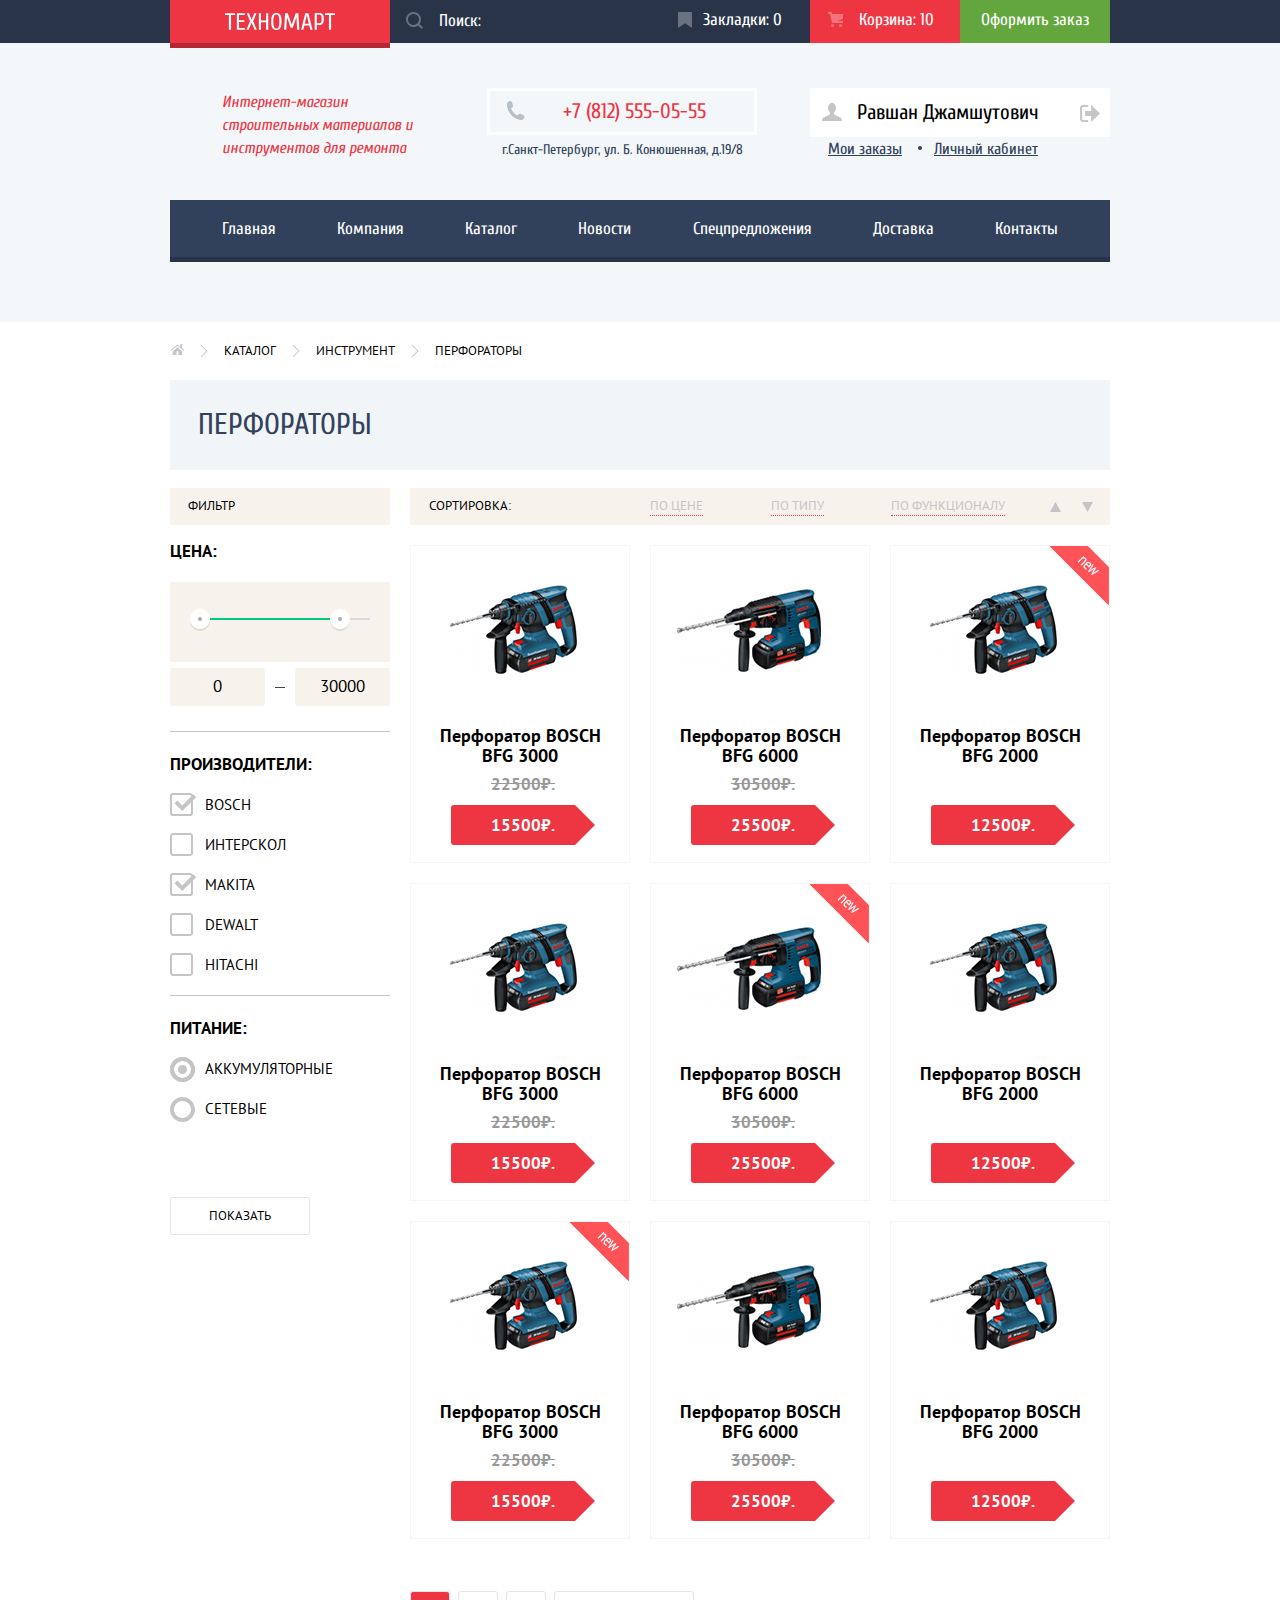
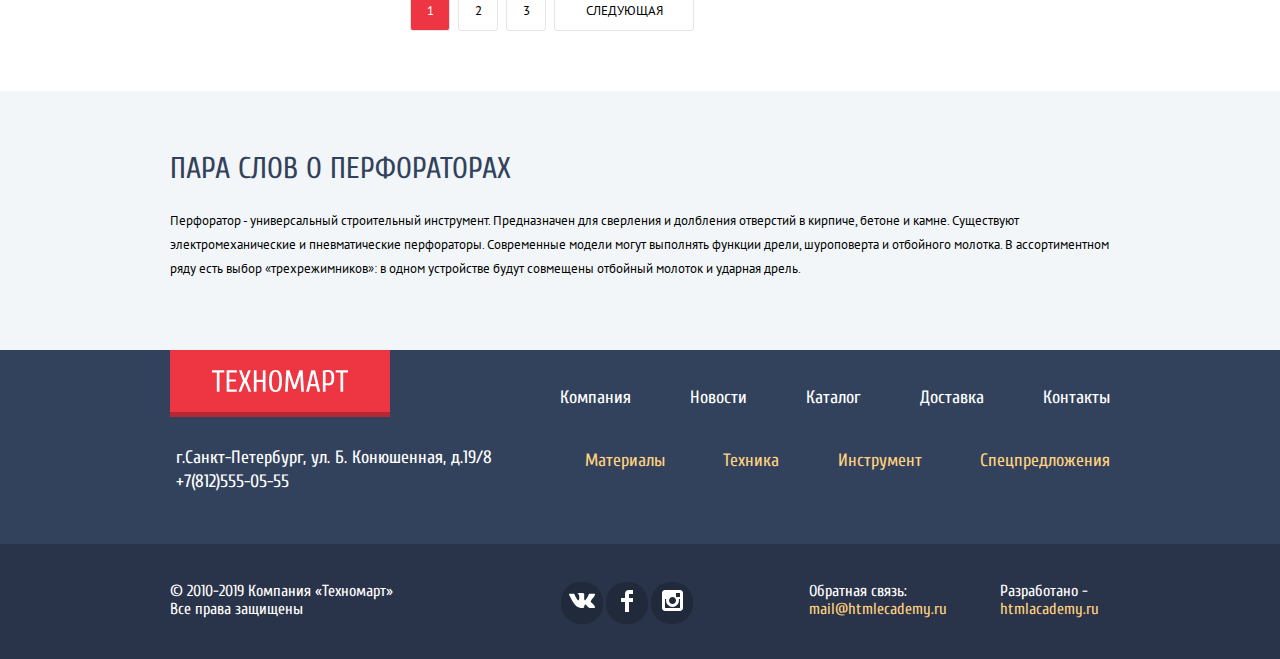
==== catalog.html @ da174290 "Add files via upload" ====
<!DOCTYPE html>
<html lang="ru">
  <head>
    <meta charset="utf-8">
    <title>Каталог интернет-магазина «Техномарт»</title>
    <link rel="stylesheet"  href="css/normalize.css">
    <link rel="stylesheet" href="css/style.css">
    <link href="https://fonts.googleapis.com/css?family=Cuprum:400,400i,700,700i&amp;subset=cyrillic,cyrillic-ext" rel="stylesheet">
    <link href="https://fonts.googleapis.com/css?family=PT+Sans:400,700&amp;subset=cyrillic,cyrillic-ext,latin-ext" rel="stylesheet">
  </head>
  <body>
    <header class="inner-header">
      <section class="header-top-menu">
        <div class="header-top-content container">
          <a href="index.html" class="main-header-logo">
            <img src="img/logo.svg" width="110" height="17" alt="Логотип интернет-магазина «Техномарт»">
          </a>
          <form class="search-form" action="https://echo.htmlacademy.ru" method="get">
              <input type="search" name="search-form" placeholder="Поиск:">
              <button type="submit" class="search-form-btn"></button>
          </form>
          <a href="bookmarks.html" class="header-link header-bookmarks">Закладки: 0</a>
          <a href="cart.html" class="header-link header-cart full-cart">Корзина: 10</a>
          <a href="order.html" class="header-order">Оформить заказ</a>
        </div>
      </section>
      <section class="header-middle container">
        <h1>Интернет-магазин строительных материалов и инструментов для ремонта</h1>
        <p class="header-contacts">
          <span>+7 (812) 555-05-55</span><br>г.Санкт-Петербург, ул. Б. Конюшенная, д.19/8
        </p>
        <ul class="user-navigation">
          <li class="user-name-menu"><a class="user-name" href="#">Равшан Джамшутович</a>
            <a class="sing-out" href="#" aria-label="Выйти">
            </a>
          </li>  
          <li class="my-order"><a href="#">Мои заказы</a></li>
          <li class="personal-account"><a href="#">Личный кабинет</a></li>
        </ul>
      </section>
      <div class="container">
        <nav class="inner-navigation">
          <ul class="site-navigation">
            <li class="site-navigation-item"><a href="index.html">Главная</a></li>
            <li class="site-navigation-item"><a href="About.html">Компания</a></li>
            <li class="site-navigation-current site-navigation-item"><a>Каталог</a></li>
            <li class="site-navigation-item"><a href="News.html">Новости</a></li>
            <li class="site-navigation-item"><a href="Special.html">Спецпредложения</a></li>
            <li class="site-navigation-item"><a href="Dilivery.html">Доставка</a></li>
            <li class="site-navigation-item"><a href="Contacts.html">Контакты</a></li>
          </ul>
        </nav>
      </div> 
    </header>
    <main class="inner-page">
      <div class="container">
      	<ul class="breadcrumbs">
            <li><a href="index.html"><img src="img/home-logo.svg" width="14" height="12" alt="На главную"></a></li>
            <li><a href="catalog.html">Каталог</a></li>
            <li><a href="tools.html">Инструмент</a></li>
            <li class="breadcrumbs-current">Перфораторы</li>
        </ul>
        <h2 class="catalog-main-title">Перфораторы</h2>
        <div class="catalog-columns">
          <section class="filters">
            <h3 class="filters-title">Фильтр</h3>
            <form class="filters" method="get">
              <fieldset>
                <legend>Цена:</legend>
                <div class="range-price">
                  <span class="min-price"></span>
                  <span class="max-price"></span>
                </div>
                <div class="price-selection">
                  <output class="min-price-value">0</output>
                  <output class="max-price-value">30000</output>
                </div>
              </fieldset>
              <fieldset>
                <legend>Производители:</legend>
                <ul class="filters-list">
                  <li class="filter-option">
                    <input class="visually-hidden filter-input filter-input-checkbox" type="checkbox" name="Bosch" id="filter-bosh" checked>
                    <label for="filter-bosh">Bosch</label>
                 </li>
                 <li class="filter-option">
                    <input class="visually-hidden filter-input filter-input-checkbox" type="checkbox" name="Интерскол" id="filter-interscol">
                    <label for="filter-interscol">Интерскол</label>              
                  </li>
                  <li class="filter-option">
                    <input class="visually-hidden filter-input filter-input-checkbox" type="checkbox" name="Makita" id="filter-makita" checked>
                    <label for="filter-makita">Makita</label>              
                  </li>
                  <li class="filter-option">
                    <input class="visually-hidden filter-input filter-input-checkbox" type="checkbox" name="Dewalt" id="filter-Dewalt">
                    <label for="filter-Dewalt">Dewalt</label>              
                  </li>
                  <li class="filter-option">
                    <input class="visually-hidden filter-input filter-input-checkbox" type="checkbox" name="Hitachi" id="filter-Hitachi">
                    <label for="filter-Hitachi">Hitachi</label>              
                  </li>
                </ul>
              </fieldset>
              <fieldset>
                <legend>Питание:</legend>
                <ul class="filters-list-power">
                  <li class="filter-electrical">
                    <input class="visually-hidden filter-input-radio" type="radio" name="product-group" value="accumulator" id="filter-accumulator" checked>
                    <label for="filter-accumulator">Аккумуляторные</label>               
                  </li>
                  <li class="filter-electrical">
                    <input class="visually-hidden filter-input filter-input-radio" type="radio" name="product-group" value="electrical" id="filter-electrical">
                    <label for="filter-electrical">Сетевые </label>              
                  </li>
                </ul>
              </fieldset>
              <button class="button button-submit-filters">Показать</button>
            </form>
          </section>
          <div class="catalog-right-column"> 
            <section class="sort"> 
              <h3>Сортировка:</h3>
              <ul class="sort-category">
                <li><a class="sort-price" href="#">По цене</a></li>
                <li><a class="sort-price" href="#">По типу</a></li> 
                <li><a class="sort-price" href="#">По функционалу</a></li>
              </ul>  
              <ul class="sort-sequence">
                <li><a class="sort-min-max" href="#" aria-label="Сортировать товары по возрастанию"></a></li> 
                <li><a class="sort-max-min" href="#" aria-label="Сортировать товары по убыванию"></a></li>
              </ul>  
            </section> 
            <section class="catalog">
              <h3 class="visually-hidden">Выбранный инструмент</h3>
              <ul class="catalog-list">
                <li class="catalog-item">
                  <div class="catalog-item-image">
                    <img src="img/product-1.jpg" width="218" height="170" alt="Перфоратор BOSCH BFG 3000">
                  </div>
                  <a href="catalog-item1.html" class="catalog-item-title">Перфоратор BOSCH BFG 3000</a>
                  <p class="catalog-item-price">
                    <span class="old-price">22500₽.</span>
                    <a href="#" class="button-buy">15500₽.</a>
                  </p>
                  <div class="actions">
                    <a class="buy-now" href="#">Купить</a>
                    <a class="bookmark" href="bookmarks.html">В закладки</a>
                  </div>
                </li>
                <li class="catalog-item">
                  <div class="catalog-item-image">
                    <img src="img/product-2.jpg" width="218" height="170" alt="Перфоратор BOSCH BFG 6000">
                  </div>
                  <a href="catalog-item2.html" class="catalog-item-title">Перфоратор BOSCH BFG 6000</a>
                  <p class="catalog-item-price">
                    <span class="old-price">30500₽.</span>
                    <a href="#" class="button-buy">25500₽.</a>
                  </p>
                  <div class="actions">
                    <a class="buy-now" href="#">Купить</a>
                    <a class="bookmark" href="bookmarks.html">В закладки</a>
                  </div>
                </li>
                <li class="catalog-item catalog-new-item">
                  <div class="catalog-item-image">
                    <img src="img/product-3.jpg" width="218" height="170" alt="Перфоратор BOSCH BFG 2000">
                  </div>
                  <a href="catalog-item3.html" class="catalog-item-title">Перфоратор BOSCH BFG 2000</a>
                  <p class="catalog-item-price">
                    <span class="old-price"></span>
                    <a href="#" class="button-buy">12500₽.</a>
                  </p>
                  <div class="actions">
                    <a class="buy-now" href="#">Купить</a>
                    <a class="bookmark" href="bookmarks.html">В закладки</a>
                  </div>
                </li>
                <li class="catalog-item">
                  <div class="catalog-item-image">
                    <img src="img/product-1.jpg" width="218" height="170" alt="Перфоратор BOSCH BFG 3000">
                  </div>
                  <a href="catalog-item1.html" class="catalog-item-title">Перфоратор BOSCH BFG 3000</a>
                  <p class="catalog-item-price">
                    <span class="old-price">22500₽.</span>
                    <a href="#" class="button-buy">15500₽.</a>
                  </p>
                  <div class="actions">
                    <a class="buy-now" href="#">Купить</a>
                    <a class="bookmark" href="bookmarks.html">В закладки</a>
                  </div>
                </li>
                <li class="catalog-item  catalog-new-item">
                  <div class="catalog-item-image">
                    <img src="img/product-2.jpg" width="218" height="170" alt="Перфоратор BOSCH BFG 6000">
                  </div>
                  <a href="catalog-item2.html" class="catalog-item-title">Перфоратор BOSCH BFG 6000</a>
                  <p class="catalog-item-price">
                    <span class="old-price">30500₽.</span>
                    <a href="#" class="button-buy">25500₽.</a>
                  </p>
                  <div class="actions">
                    <a class="buy-now" href="#">Купить</a>
                    <a class="bookmark" href="bookmarks.html">В закладки</a>
                  </div>
                </li>
                <li class="catalog-item">
                  <div class="catalog-item-image">
                    <img src="img/product-3.jpg" width="218" height="170" alt="Перфоратор BOSCH BFG 2000">
                  </div>
                  <a href="catalog-item3.html" class="catalog-item-title">Перфоратор BOSCH BFG 2000</a>
                  <p class="catalog-item-price">
                    <span class="old-price"></span>
                    <a href="#" class="button-buy">12500₽.</a>
                  </p>
                  <div class="actions">
                    <a class="buy-now" href="#">Купить</a>
                    <a class="bookmark" href="bookmarks.html">В закладки</a>
                  </div>
                </li> 
                <li class="catalog-item catalog-new-item">
                  <div class="catalog-item-image">
                    <img src="img/product-1.jpg" width="218" height="170" alt="Перфоратор BOSCH BFG 3000">
                  </div>
                  <a href="catalog-item1.html" class="catalog-item-title">Перфоратор BOSCH BFG 3000</a>
                  <p class="catalog-item-price">
                    <span class="old-price">22500₽.</span>
                    <a href="#" class="button-buy">15500₽.</a>
                  </p>
                  <div class="actions">
                    <a class="buy-now" href="#">Купить</a>
                    <a class="bookmark" href="bookmarks.html">В закладки</a>
                  </div>
                </li>
                <li class="catalog-item">
                  <div class="catalog-item-image">
                    <img src="img/product-2.jpg" width="218" height="170" alt="Перфоратор BOSCH BFG 6000">
                  </div>
                  <a href="catalog-item2.html" class="catalog-item-title">Перфоратор BOSCH BFG 6000</a>
                  <p class="catalog-item-price">
                    <span class="old-price">30500₽.</span>
                    <a href="#" class="button-buy">25500₽.</a>
                  </p>
                  <div class="actions">
                    <a class="buy-now" href="#">Купить</a>
                    <a class="bookmark" href="bookmarks.html">В закладки</a>
                  </div>
                </li>
                <li class="catalog-item">
                  <div class="catalog-item-image">
                    <img src="img/product-3.jpg" width="218" height="170" alt="Перфоратор BOSCH BFG 2000">
                  </div>
                  <a href="catalog-item3.html" class="catalog-item-title">Перфоратор BOSCH BFG 2000</a>
                  <p class="catalog-item-price">
                    <span class="old-price"></span>
                    <a href="#" class="button-buy">12500₽.</a>
                  </p>
                  <div class="actions">
                    <a class="buy-now" href="#">Купить</a>
                    <a class="bookmark" href="bookmarks.html">В закладки</a>
                  </div>
                </li> 
              </ul>
              <ul class="pagination-list">
                <li class="pagination-item"><a class="currient-page">1</a></li>
                <li class="pagination-item"><a href="#">2</a></li>
                <li class="pagination-item"><a href="#">3</a></li>
                <li class="pagination-item"><a href="#">Следующая</a></li>
              </ul>
            </section>
          </div>
        </div>
      </div> 
      <section class="about-perforator">
        <div class="container">
          <h2>Пара слов о перфораторах</h2>
          <p>Перфоратор - универсальный строительный инструмент. Предназначен для сверления и долбления отверстий в кирпиче, бетоне и камне. Существуют электромеханические и пневматические перфораторы. Современные модели могут выполнять функции дрели, шуроповерта и отбойного молотка. В ассортиментном ряду есть выбор «трехрежимников»: в одном устройстве будут совмещены отбойный молоток и ударная дрель.
          </p> 
        </div>
      </section>  
    </main>
    <footer  class="main-footer">
      <section class="footer-menu container">
        <a href="index.html" class="footer-logo">
          <img src="img/logo.svg" width="136" height="22" alt="Логотип интернет-магазина «Техномарт»">
        </a>
        <ul class="footer-top-nav">
          <li><a href="About.html">Компания</a></li>
          <li><a href="News.html">Новости</a></li>
          <li><a href="Catalog.html">Каталог</a></li>
          <li><a href="Dilivery.html">Доставка</a></li>
          <li><a href="Contacts.html">Контакты</a></li>
        </ul>
        <p class="footer-contacts">г.Санкт-Петербург, ул. Б. Конюшенная, д.19/8<br>
        +7(812)555-05-55
        </p>
        <ul class="footer-secondary-nav">
          <li><a href="#">Материалы</a></li>
          <li><a href="#">Техника</a></li>
          <li><a href="#">Инструмент</a></li>
          <li><a href="Special.html">Спецпредложения</a></li>
        </ul>
      </section>
      <div class="footer-wrapper">
        <section class="rights-social-copyright container">
          <p class="footer-rights">
          © 2010-2019 Компания «Техномарт»<br>
          Все права защищены
          </p>
          <ul class="social">
            <li><a class="social-item" href="#"><img src="img/vk-icon.svg" width="26" height="15" alt="Вконтакте"></a></li>
            <li><a class="social-item" href="#"><img src="img/facebook-icon.svg" width="12" height="22" alt="Фэйсбук"></a></li>
            <li><a class="social-item" href="#"><img src="img/instagram-icon.svg" width="21" height="21" alt="Инстаграм"></a></li>
          </ul>
          <p class="footer-feedback">
          Обратная связь:<br> 
            <a  href="#">mail@htmlecademy.ru</a>
          </p>
          <p class="footer-copyright">
          Разработано - <br> 
            <a  href="https://htmlacademy.ru/">htmlacademy.ru</a>
          </p>
        </section> 
      </div> 
    </footer> 
    <section class="modal modal-order">
      <span>Товар добавлен в корзину!</span>
      <div class="modal-order-nav"> 
        <form class="order-now" action="https://echo.htmlacademy.ru" method="post">
          <fieldset>
            <button class="button button-continue" type="button">Продолжить покупки</button>
            <button class="button button-close" type="button" aria-label="Закрыть окно"></button>
          </fieldset>
        </form>
        <a href="order.html" class="button order-page">Оформить заказ</a>
      </div>
    </section>
    <script>
      var addProduct = document.querySelectorAll(".buy-now");

      var popupInCart = document.querySelector(".modal-order");
      var close = popupInCart.querySelector(".button-close");
      var buyMore = popupInCart.querySelector(".button-continue");
      var buy = popupInCart.querySelector(".order-page");

      for (var i = 0; i < addProduct.length; i++) {
        addProduct[i].addEventListener("click", function (evt) {
          evt.preventDefault();
          popupInCart.classList.add("modal-order-show");
          buy.focus();
        });
      }
      close.addEventListener("click", function (evt) {
        evt.preventDefault();
        popupInCart.classList.remove("modal-order-show");
      });
      buyMore.addEventListener("click", function (evt) {
        evt.preventDefault();
        popupInCart.classList.remove("modal-order-show");
      });   
      window.addEventListener("keydown", function (evt) {
        if (evt.keyCode === 27) {
          evt.preventDefault();
          if (popupInCart.classList.contains("modal-order-show")) {
            popupInCart.classList.remove("modal-order-show");
          } 
        }
      });   
    </script>
  </body>
</html>
---- css/style.css ----
body {
	margin: 0;
	padding: 0;
	font-family: "Cuprum", Arial, sans-serif;
	font-size: 13px;
	line-height: 24px;
	font-weight: 400;
	color: rgb(0,0,0);

	background-color: #ffffff;
}

a {
	text-decoration: none;
}
header {
	background-color: #f4f7f9;
}

.visually-hidden {
	position: absolute;
	clip: rect(0 0 0 0);
	width: 1px;
	height: 1px;
	margin: -1px;
}

.container {/*new*/
	width: 940px;
	margin: 0 auto;
	padding: 0 10px;
}

.main-header {
	margin-bottom: 60px;
	padding-bottom: 60px;
}

.inner-header {
	margin-bottom: 20px;
	padding-bottom: 60px;
}

.header-top-menu {
	margin-bottom: 45px;
	font-size: 17px;
	line-height: 18px;
	color: #ffffff;
	background-color: #293449;
}

.header-top-content {
	display: flex;
	flex-direction: row;
	justify-content: space-between;
	flex-wrap: wrap;
}

.main-header-logo {
	width: 220px;
}

.search-form {
	position: relative;
}

.search-form input {
	box-sizing: border-box;
	width: 270px;
	padding-top: 12px;
	padding-left: 49px;
	padding-bottom: 12px;
	display: block;
	line-height: 18px;
}

input[type="search"]::-webkit-input-placeholder { color: #ffffff; }
input[type="search"]:-ms-input-placeholder { color: #ffffff; }
input[type="search"]::-ms-input-placeholder { color: #ffffff; }
input[type="search"]::placeholder { color: #ffffff; } 

.search-form input:focus {
	background-color: #ffffff;
	color: #000000;
}

.search-form-btn:hover,
.search-form-btn:focus {
	opacity: 1;
}

.search-form-btn {
	position: absolute;
	left: 16px;
	top: 12px;
    width: 20px;
    height: 20px;
	background-color: transparent;
	border: none;
    background-image: url("../img/icon-search.svg");
    background-repeat: no-repeat;
    background-position: 0 0;
    opacity: 0.3;
}

.search-form input:focus + .search-form-btn {
	background-image: url("../img/icon-search-red.svg");
	opacity: 1;
}

.search-form input:hover + .search-form-btn {
	opacity: 1;
}

.header-top-menu input {
	background: #293449;
	border: none;
}

.header-bookmarks {
	box-sizing: border-box;
    width: 150px;
    padding-top: 10px;

}

.header-link:hover,
.header-link:focus {
	background: #212939;
}

.header-link:active {
	background: #161d29;
	color: rgba(241, 245, 247, 0.5);
}

.full-cart:hover,
.full-cart:focus {
	background: #ca2c37;
}

.full-cart:active {
	background: #ba2732;
}

.header-top-menu .header-cart {
	box-sizing: border-box;
	width: 150px;
	padding-left: 49px;
}

.main-navigation {
	font-size: 17px;
	line-height: 17px;
	color: #ffffff;
	background-color: #31415b;
	border-bottom: 5px solid #293349;
}

.inner-navigation {
	font-size: 17px;
	line-height: 17px;
	color: #ffffff;
	background-color: #31415b;
	border-bottom: 5px solid #293349;
}

.main-navigation a:hover,
.main-navigation a:focus {
	background: #293449;

}

.main-navigation a:active {
	background: #1d2639;
	color: rgba(255, 255, 255, 0.6);
}

.inner-navigation a:hover,
.inner-navigation a:focus {
	background: #293449;

}

.inner-navigation a:active {
	background: #1d2639;
	color: rgba(255, 255, 255, 0.6);
}

.site-navigation {
	margin: 0;
	padding: 0;
	display: flex;
	flex-direction: row;
	justify-content: space-between;
	flex-wrap: wrap;

}

.site-navigation,
.user-navigation {
	list-style: none;
}

.site-navigation a, .header-top-menu a  {
	color: #ffffff;
}

.header-top-menu img {
    display: block;
	padding-top: 13px;
	padding-bottom: 13px;
	padding-left: 55px;
	padding-right: 55px;
	background-color: #ed3543;
	box-shadow: 0 5px 0 0 #b42833;
}

.header-top-menu img:hover,
.header-top-menu img:focus {
	background-color: #ca2b36;
}

.header-top-menu img:active {
	background-color: #ba2731;
}

.header-order {
	box-sizing: border-box;
	max-width: 150px;
	background-color:#62a63d;
}

.header-order:hover,
.header-order:focus {
	background-color: #5fbb2d;
}

.header-order:active {
	background-color: #508534;
	color: rgba(241, 245, 247, 0.5);
}

.header-middle {
	display: flex;
	flex-direction: row;
	justify-content: space-between;
	align-items: center;
	margin-bottom: 38px;
}

.header-contacts {
	margin: 0;
	margin-right: 38px;
	padding: 0;
	width: 300px;
    font-size: 14px;
    line-height: 24px;
    color: rgb(50,66,92);
    text-align: center;
}

.header-contacts span {
	display: inline-block;
	box-sizing: border-box;
	width: 270px;
	position: relative;
	padding-left: 25px;
    padding-top: 10px;
    padding-bottom: 10px;
    font-size: 21px;
    line-height: 21px;
    color: rgb(238,54,67);
    border: 3px solid #ffffff;
    text-align: center;
    margin-bottom: 3px;

}

.header-contacts span::before {
	content: "";
	width: 20px;
	height: 20px;
	position: absolute;
	left: 16px;
	top: 10px;
	background-image: url("../img/icon-phone.svg");
	background-repeat: no-repeat;
	background-position: 0 0;
}

.user-navigation {
	display: flex;
	flex-direction: row;
	justify-content: space-between;
	flex-wrap: wrap;
	width: 300px;
	margin: 0;
	padding: 0;
	font-size: 21px;
	line-height: 21px;
	color: rgb(0,0,0);
	align-self: flex-start;
}


.sing-in a, .registration a {
	display: block;
	padding-top: 11px;
	padding-bottom: 13px;
    background: #ffffff;
    text-decoration: none;
    color: rgb(0,0,0);
    padding-left: 25px;
    padding-right: 25px;
}

.sing-in {
	box-sizing: border-box;
	width: 120px;
	margin-left: 20px;
}

.registration {
	box-sizing: border-box;
	width: 150px;
}

.sing-in a {
	position: relative;
	padding-left: 46px;
}

.sing-in a::before {
	content: "";
	position: absolute;
	top: 12px;
	left: 15px;
	width: 20px;
	height: 20px;
	background-image: url("../img/icon-login.svg");
	background-repeat: no-repeat;
	background-position: 0 0;
}


.sing-in a:focus,
.sing-in a:hover,
.registration a:focus,
.registration a:hover
 {
	color: #ee3643;
}

.sing-in a:focus::before,
.sing-in a:hover::before {

	background-image: url("../img/icon-login-focus.svg");
}

.sing-in a:active,
.registration a:active {
	color: #c5c5c5;
}

.sing-in a:active::before {
	background-image: url("../img/icon-login.svg");

}

.header-middle h1 {
	margin: 0;
	margin-right: auto;
	box-sizing: border-box;
	width: 300px;  /*new*/
	font-size: 16px;
	line-height: 23px;
	font-style: italic;
	color: #ee3643;
	text-align: left;
	font-weight: 400;
	padding-left: 52px;
	padding-right: 32px;
}

.tehnomart-goods-group {
	display: flex;
	flex-direction: row;
	justify-content: space-between;
	flex-wrap: wrap;
	padding: 0;
	margin: 0;
	margin-bottom: 33px;
}

.tehnomart-goods-group > li {
	position: relative;
	list-style: none;
	width: 300px;
    margin-bottom: 20px;
}

.catalog-button {
	font-size: 14px;
    line-height: 18px;
	color: #ffffff;
	text-align: left;
	text-transform: uppercase;
    background-color: rgba(0,0,0,.1);
    border-radius: 3px;
}

.catalog-button:hover,
.catalog-button:focus {
	background-color: rgba(0,0,0,0.2);
}

.catalog-button:active {
    background-color: rgba(0,0,0,0.3);
}

.tehnomart-goods-group strong {
	font-size: 24px;
    line-height: 30px;
    color: rgb(255,255,255);
    font-weight: bold;
    text-align: left;
}

.drill-group strong,
.perforator-group strong {
	font-size: 36px;
    line-height: 36px;
    text-transform: uppercase;
}

.goods-group {
	background-color: #f6b12d;
}

.tools-group {
	background-color: #3bbbe2;
}

.technic-group {
	background-color: #db90d8;
}

ul .drill-group,
ul .perforator-group {
	background-color: #544238;
	width: 620px;
}

.drill-group a,
.perforator-group a {
	background-color: #ed3543;
}
.drill-group a:hover,
.drill-group a:focus,
.perforator-group a:hover,
.perforator-group a:focus {
	background-color: #ca2b36;
}

.drill-group a:active,
.perforator-group a:active {
	background-color: #ba2731;
}

.all-popular-product:hover,
.all-popular-product:focus,
.all-popular-maker:hover,
.all-popular-maker:focus,
.modal-order-nav a:hover,
.modal-order-nav a:focus {
    background-color: #ca2b36;
}

.all-popular-product:active,
.all-popular-maker:active,
.modal-order-nav a:active {
	background-color: #ba2731;
}

.drill-group span,
.perforator-group span {
	color: rgb(255,255,255);
}

.discount-group {
	background-color: #8dd68e;
}

.free-dilivery-group {
	background-color: #ffbf47;
}

.popular-product-title {
	display: flex;
	flex-direction: row;
	justify-content: space-between;
	padding-left: 30px;
	padding-right: 25px;
	background: #f9f5f0;
	margin-bottom: 20px;
	align-items: center;
}

.popular-product-title h2 {
	margin: 0;
	font-weight: 400;
	font-size: 30px;
	line-height: 30px;
	text-align: left;
	color: #32425c;
	margin-top: 27px;
	margin-bottom: 30px;
}

.all-popular-product {
    display: block;
    box-sizing: border-box;
	padding: 10px;
	text-align: center;
	min-width: 250px;
	border-radius: 3px;
	font-weight: 400;
	font-size: 14px;
	line-height: 18px;
	text-align: center;
	color: #ffffff;
	text-transform: uppercase;
	background-color: #ee3643;
}

.catalog-list-popular {
	display: flex;
	flex-direction: row;
	justify-content: space-between;
	flex-wrap: wrap;
	padding: 0;
	margin: 0;
	font-family: "PT Sans", Arial, sans-serif;
	list-style: none;
	text-align: center;
}

.catalog-list-popular li {
	width: 218px;
	border: 1px solid #eaeaea;
}

.catalog-item-title {
	display: block;
	margin-bottom: 9px;
	padding-left: 15px;
	padding-right: 15px;
	font-weight: bold;
	font-size: 18px;
	line-height: 20px;
	color: #000000;
}

.popular-maker-tittle {
	display: flex;
	flex-direction: row;
	justify-content: space-between;
	padding-left: 30px;
	padding-right: 30px;
	background: #f9f5f0;
	margin-bottom: 20px;
	background: #f9f5f0;
	align-items: center;
}

.popular-maker-tittle {
	padding: 25px 30px;
	padding-right: 25px;
}

.popular-maker-tittle h2 {
	margin: 0;
	padding: 0;
	font-weight: 400;
	font-size: 30px;
	line-height: 30px;
	text-align: left;
	color: #32425c;
}

.all-popular-maker {
    display: block;
    box-sizing: border-box;
	padding: 10px;
	text-align: center;
	min-width: 250px;
	border-radius: 3px;
	font-weight: 400;
	font-size: 14px;
	line-height: 18px;
	
	color: #ffffff;
	text-transform: uppercase;
	background-color: #ee3643;
}

.popular-maker-list {
	display: flex;
	flex-direction: row;
	justify-content: space-between;
	flex-wrap: wrap;
	padding: 0;
	margin: 0;
	margin-bottom: 65px;
	list-style: none;
}

.popular-maker-list li {
	border: 1px solid #ebebeb;
	margin-bottom: 20px;
}

.popular-maker-list a {
	display: block;
	width: 218px;
	height: 100%;
}

.popular-maker-item {
	min-height: 143px;
}

.popular-maker-item img{
	display: block;
	position: absolute;
	top: 50%;
	left: 50%;
	transform: translate(-50%, -50%);
}

.popular-maker-item a {
	position: relative;
}

.popular-maker-item a:hover,
.popular-maker-item a:focus {
	box-shadow: 0px 10px 25px 0px rgba(41, 52, 73, 0.5);
}

.popular-maker-item a:active {
	box-shadow: 0px 4px 10px 0px rgba(41, 52, 73, 0.5);
	opacity: 0.3;
}

.service {
	display: flex;
	flex-direction: column;
	justify-content: space-between;
	font-family: "PT Sans", Arial, sans-serif;
	text-align: left;
	background: #f4f8fa;
	margin-bottom: 80px;

}

.service h2 {
	font-family: "Cuprum", Arial, sans-serif;
	font-weight: 400;
	font-size: 30px;
	line-height: 30px;
	color: #000000;
	text-transform: uppercase;
}

.service p {
	font-weight: 400;
	color: #000000;
}

.service-list {
	position: relative;
	list-style: none;
	margin: 0;
	padding: 0;
	width: 240px;
	margin-bottom: 105px;
}

.service-list::after {
	content: "";
	position: absolute;
	width: 10px;
	height: 272px;
	top: 50%;
	margin-top: -136px;
	right: 0;
	background-image: url(../img/btn-shadow.png);

}

.service-list-button {
	padding-top: 15px;
	padding-bottom: 15px;
	padding-left: 23px;
	color: #ffffff;
	background: #32425c;
	border: none;
	width: 100%;
	text-align: left;
	font-weight: bold;
	font-size: 21px;
	line-height: 30px;
	font-family: "Cuprum", Arial, sans-serif;
	border-top: 1px solid #3f4f69;
	border-bottom: 1px solid #293349;
}

.service-list .button-active {
	background-color: #ffffff;
	border-color: #ffffff;
	color: #32425c;
}

.service-list-button:active {
	color: #32425c;
	background: #ffffff;
	border-top: 1px solid #3f4f69;
	border-bottom: 1px solid #293349;
}

.service-list-button:hover,
.service-list-button:focus {
	color: #ffffff;
	background: #293449;
	border-top: 1px solid #3f4f69;
	border-bottom: 1px solid #293349;
}

.service-delivery {
	display: block;
	width: 620px;
	background-image: url("../img/track.png");
	background-repeat: no-repeat;
	background-position: 100% 100%;
}

.service-delivery h3,
.service-guarantee h3,
.service-loan h3 {
	margin: 0;
	padding: 0;
	font-family: "Cuprum", Arial, sans-serif;
	font-weight: 400;
	font-size: 36px;
	line-height: 36px;
	color: #32425c;
	text-transform: uppercase;
	margin-bottom: 23px;
}

.service-loan a {
	box-sizing: border-box;
	display: block;
	width: 195px;
	padding-top: 9px;
	padding-bottom: 10px;
	text-align: center;
	font-family: "Cuprum", Arial, sans-serif;
	font-weight: 400;
	font-size: 14px;
	line-height: 18px;
	color: #ffffff;
	text-transform: uppercase;
	background: #ff5357;
	border-radius: 3px;
}


.service-delivery p,
.service-guarantee p,
.service-loan p {
	width: 300px;
	margin: 0;
	padding: 0;
	padding-bottom: 30px;
	padding-right: 26px;
	box-sizing: border-box;
	text-align: left;
}

.service-delivery span,
.service-guarantee span,
.service-loan span {
	display: inline-block;
	width: 300px;
	margin: 0;
	padding: 0;
	padding-right: 76px;
	box-sizing: border-box;
	text-align: left;
}

.service-guarantee {
	display: none;
	width: 620px;
	background-image: url("../img/guarantee.png");
	background-repeat: no-repeat;
	background-position: 100% 100%;
}

.service-loan {
	display: none;
	width: 620px;
	background-image: url("../img/loan.png");
	background-repeat: no-repeat;
	background-position: 100% 100%;
}

.dilivery-contacts {
	display: flex;
	flex-direction: row;
	justify-content: space-between;
	text-align: left;
	margin-bottom: 85px;
}

.features {
	width: 540px;
}

.features h3 {
	margin: 0;
	padding: 0;
	margin-bottom: 27px;
}

.features p {
	margin: 0;
	padding: 0;
	margin-bottom: 22px;
	font-family: "PT Sans", Arial, sans-serif;	
}

.features p:first-of-type {
	padding-right: 15px;
}

.features p:last-of-type {
	padding-right: 105px;
}

.contacts {
	width: 300px;
}

.contacts h2 {
	margin: 0;
	padding: 0;	
	margin-bottom: 25px;
}

.contacts p {
	margin: 0;
	padding: 0;
	padding-right: 120px;	
	margin-bottom: 32px;
	font-family: "PT Sans", Arial, sans-serif;	
}

.dilivery-contacts h2,
.dilivery-contacts h3 {
	font-weight: 400;
	font-size: 30px;
	line-height: 30px;
	text-transform: uppercase;
	color: #000000;
}

.transport-list {
	margin: 0;
	padding: 0;
    font-weight: 400;
	font-size: 18px;
	line-height: 20px;
	list-style: none;
}

.transport-list li {
	position: relative;
	padding-left: 35px;
	margin-bottom: 20px;
}

.transport-list li:last-child {
	margin-bottom: 35px;
}

.transport-list li::before {
	content: "";
	width: 25px;
	height: 2px;
	position: absolute;
	top: 50%;
	left: 0;
	background: #ff5357;
}

.location-map {
	display: block;
	margin-bottom: 31px;
}

.transport-list-wrapper {
	max-width: 220px;
}

.botton {
	display: block;
	padding-top: 10px;
	padding-bottom: 10px;
	border-radius: 3px;
	font-weight: 400;
	font-size: 14px;
	line-height: 18px;
	color: #ffffff;
	text-transform: uppercase;
	background: #ee3643;
	text-align: center;

}

.botton:hover,
.botton:focus {
	background: #ca2c37;
}

.botton:active {
	background: #ba2732;
}

.modal {
	position: fixed;
	font-weight: 400;
	font-size: 18px;
	line-height: 18px;
	border-top: 7px solid #ff5257;
	background: #ffffff;
	box-shadow: 0 10px 35px rgba(0, 0, 0, 0.5);
	z-index: 30;
}

.modal-map {
	display: none;
	border-top: none;
	top: 50%;
    left: 50%;
    width: 940px;
	transform: translate(-50%,-50%);
}

.modal-write-us {
	display: none;
	width: 620px;
	top: 50%;
	left: 50%;
	transform: translate(-50%,-50%);
}

.modal-order {
	display: none;
	top: 50%;
	left: 50%;
	transform: translate(-50%,-50%);
	width: 620px;
	text-align: center;
}

.modal-order fieldset {
	border: none;
	padding: 0;
	margin: 0;
}

.button-continue {
	width: 220px;
	padding-top: 10px;
	padding-bottom: 10px;
	cursor: pointer;
	font-size: 14px;
	line-height: 18px;
	color: rgb(0,0,0);
    text-transform: uppercase;
	text-align: center;
	font-weight: bold;
	background-color: #ffffff;
	border: none;
}

.modal-write-us label {
	padding-bottom: 8px;
}

.modal-user-contact {
	display: flex;
	flex-direction: row;
	flex-wrap: wrap;
	justify-content: space-between;	
	padding-top: 42px;
	margin-bottom: 17px;
}

.modal-write-us fieldset {
	border: none;
	padding: 0;
	margin: 0;
}

.modal-wrapper {
	width: 220px;
}

.modal-wrapper-message {
	padding-left: 80px;
	padding-right: 80px;
	width: auto;
	margin-bottom: 37px;
}

.modal-wrapper-message textarea {
    font-size: 13px;
    color: #999999;
    border: 2px solid #999999;
    border-radius: 3px;
    padding-top: 8px;
    padding-left: 14px;
    padding-bottom: 8px;
    padding-right: 14px;
    resize: none;
}

.modal-map img {
	display: block;
}

.modal input {
	font-size: 13px;
	color: #999999;
	border: 2px solid #999999;
	border-radius: 3px;
    padding-left: 14px;
    padding-top: 7px;
    padding-bottom: 7px;
}

.modal input:hover {
	border: 2px solid #b5b5b5;
	outline: none;
}

.modal textarea:hover {
	border: 2px solid #b5b5b5;
	outline: none;
}

.modal input:focus,
.modal textarea:focus { 
	border: 2px solid #ed3543;
	outline: none;
}

.modal-submit-wrapper {
	background: #f3f3f3;
}

.modal-order-nav {
	display: flex;
	flex-direction: row-reverse;
	justify-content: space-between;
	padding-top: 37px;
	padding-bottom: 37px;
	background: #f3f3f3;
	padding-right: 80px;
	padding-left: 80px;
}

.order-now fieldset {
	padding: 0;
	margin: 0;
}

.modal-order-nav a {
	display: block;
	box-sizing: border-box;
    width: 220px;
    padding-top: 10px;
	padding-bottom: 10px;
	border-radius: 3px;
	font-size: 14px;
    line-height: 18px;
    color: #ffffff;
	text-align: center;
	text-transform: uppercase;
	background: #ed3543;
}

.modal-order span {
	display: block;
	position: relative;
	padding-top: 68px;
	padding-bottom: 65px;
	padding-left: 55px;
	font-size: 30px;
	line-height: 30px;
	color: rgb(0,0,0);
}

.modal-order span::before {
	content: "";
	position: absolute;
	width: 66px;
	height: 66px;
	top: 48px;
	left: 81px;
	background-image: url("../img/icon-mark.svg");
	background-repeat: no-repeat;
	background-position: 0 0;

}

.button-close {
	position: absolute;
	top: 10px;
	right: 10px;
	width: 21px;
	height: 21px;
    font-size: 0;
    border: 0;
    cursor: pointer;
    background: none;
    z-index: 40;
}

.button-close::before {
	content: "";
	position: absolute;
	width: 5px;
	height: 28px;
	background: #ee3643;
	transform: rotate(45deg);
	z-index: 40;
}

.button-close::after {
	content: "";
	position: absolute;
	width: 5px;
	height: 28px;
	background: #ee3643;
	transform: rotate(-45deg);
	z-index: 40;
}

.button-close::after,
.button-close::before {
	left: 8px;
	top: -3px;
}

.modal-wrapper {
	display: flex;
	flex-direction: column;
	justify-content: space-between;
}

.modal-wrapper-user {
	padding-left: 80px;
}

.modal-wrapper-email {
	padding-right: 80px;
}

.modal-submit-wrapper {
	padding-top: 37px;
	padding-bottom: 37px;
	text-align: center;	
}

.modal-write-us .button-submit {
	box-sizing: border-box;
	width: 460px;
	padding-top: 10px;
	padding-bottom: 10px;
	border-radius: 3px;
    font-weight: 400;
    font-size: 14px;
    line-height: 18px;
    text-align: center;
    color: #ffffff;
    text-transform: uppercase;
    background-color: #ee3643;
    border: none;
}

.modal-write-us .button-submit:hover,
.modal-write-us .button-submit:focus {
	background-color: #ca2b36;
}

.modal-write-us .button-submit:active {
	background-color: #ba2731;
}

.footer-menu img {
	background: #ee3643;
	box-shadow: 0 5px 0 0 #b42833;
	padding-left: 42px;
	padding-right: 42px;
	padding-top: 20px;
	padding-bottom: 20px;
}

.main-footer {
	background: #32425c;
}

.footer-menu {
	display: flex;
	flex-direction: row;
	justify-content: space-between;
	flex-wrap: wrap;
	align-items: center;
	margin-bottom: 50px;
	font-weight: 400;
	font-size: 18px;
	line-height: 24px;
	color: #ffffff;
}

.footer-logo {
	width: 220px;
	margin-bottom: 27px;
}

.footer-top-nav {
	margin: 0;
	padding: 0;
	width: 550px;
	display: flex;
	flex-direction: row;
	justify-content: space-between;
}

.footer-contacts {
	margin: 0;
	margin-left: 6px;
	width: 380px;
}

.footer-secondary-nav {
	box-sizing: border-box;
	margin: 0;
	padding: 0;
	padding-left: 15px;
	padding-bottom: 17px;
	width: 540px;
	display: flex;
	flex-direction: row;
	justify-content: space-between;
}

.footer-top-nav,
.footer-secondary-nav {
	list-style: none;
}

.footer-top-nav a {
	color: #ffffff;
}

.footer-secondary-nav a {
	color: #ffd180;
}

.footer-top-nav a:focus,
.footer-secondary-nav a:focus,
.footer-top-nav a:hover,
.footer-secondary-nav a:hover {
	text-decoration: underline;
}

.footer-top-nav a:active {
	color: rgba(241, 245, 247, 0.5);

}

.footer-secondary-nav a:active {
    color: rgba(255, 209, 128, 0.5);
}

.rights-social-copyright {
	display: flex;
	flex-direction: row;
	justify-content: space-between;
	padding-top: 38px;
	padding-bottom: 35px;
	font-size: 16px;
	line-height: 18px;
	font-weight: 400;
	color: #ffffff;
}

.footer-wrapper {
	background: #293349;
}

.footer-rights {
	margin: 0;
	padding: 0;
	width: 230px;
}

.social {
	margin: 0;
	margin-left: 120px;
	padding: 0;
	width: 132px;
	display: flex;
	flex-direction: row;
	justify-content: space-between;
	list-style: none;
	align-items: center;

}

.social li {
	display: flex;
	flex-direction: row;
	justify-content: center;
	align-items: center;
	width: 42px;
	height: 42px;
	background: #212a3a;
	border-radius: 20px;
}

.social li:hover,
.social li:focus,
.social li:active {
	background-color: #ee3643
}

.footer-feedback {
	margin: 0;
	padding: 0;
	width: 140px;
	margin-left: 75px;
}

.footer-copyright {
	box-sizing: border-box;
	margin: 0;
	padding-left: 10px;
	width: 120px;
	text-align: left;
}

.footer-feedback a,
.footer-copyright a {
	color: #ffd180;
}

.footer-feedback a:hover,
.footer-copyright a:hover,
.footer-feedback a:focus,
.footer-copyright a:focus {
	text-decoration: underline;
}

.footer-feedback a:active,
.footer-copyright a:active {
	color: #ee3643;
	text-decoration: none;
}

.breadcrumbs {
	font-family: "PT Sans", Arial, sans-serif;
	font-size: 13px;
	line-height: 18px;
	font-weight: 400;
	list-style: none;
	text-transform: uppercase;
}

.breadcrumbs a {
	color: #000000;
}

h2 {
	font-size: 30px;
	line-height: 30px;
	font-weight: 400;
	color: #32425c;
	text-transform: uppercase;
}

.filters {
	width: 220px;
	font-family: "PT Sans", Arial, sans-serif;
    text-transform: uppercase;
    font-weight: 400;
}

.filters h3 {
	margin: 0;
	padding: 0;
	padding-top: 9px;
	padding-bottom: 10px;
	padding-left: 18px;
	font-size: 13px;
	line-height: 18px;
	font-weight: 400;
	background: #f7f3ec;
	margin-bottom: 11px;
}

.fieldset {
	margin: 0;
	padding: 0;
}

.filters legend {
	margin-bottom: 16px;
	font-size: 17px;
	line-height: 30px;
	font-weight: bold;
}

.filters fieldset {
	margin: 0;
	padding: 0;
	border: none;
	border-bottom: 1px solid #c5c5c5;
	margin-bottom: 17px;
}

.filters fieldset:nth-last-child(2) {
	border-bottom: none;
	margin-bottom: 58px;
}

.filters ul {
	margin: 0;
	padding: 0;
	font-size: 15px;
	line-height: 20px;
	list-style: none;
}

.filter-option {
	margin-bottom: 20px;
	padding-left: 35px;
}

.filter-option label {
	position: relative;
    display: block;
    cursor: pointer;
    user-select: none;
}

.filter-electrical {
	margin-bottom: 20px;
	padding-left: 35px;
}

.filter-electrical label {
	position: relative;
    display: block;
    cursor: pointer;
    user-select: none;
}

.filter-input-checkbox + label::before {
  content: "";
  position: absolute;
  left: -35px;
  top: -2px;
  width: 23px;
  height: 23px;
  background-image: url("../img/checkbox-off.svg");
  background-repeat: no-repeat;
  background-position: 0 0;
}

.filter-input-checkbox:checked + label::after {
  content: "";
  position: absolute;
  left: -35px;
  top: -2px;
  width: 27px;
  height: 23px;
  background-image: url("../img/checkbox-on.svg");
  background-repeat: no-repeat;
  background-position: 0 0;
}

.filter-input-checkbox:checked:hover + label::after {
	background-image: url("../img/checkbox-on-hover.svg");
}

.filter-input-checkbox:hover + label::before {
	background-image: url("../img/checkbox-off-hover.svg");
}

.filter-input-checkbox:checked:disabled + label::after {
	background-image: url("../img/checkbox-on-hover.svg");
	opacity: 0.3;
}

.filter-input-checkbox:checked:disabled + label::before {
	display: none;
}

.filter-input-checkbox:disabled + label::after {
	display: none;
}

.filter-input-checkbox:disabled + label::before {
	background-image: url("../img/checkbox-off-hover.svg");
	opacity: 0.3;
}

.filter-input-radio:checked:hover + label::after {
	background-image: url("../img/radio-on-hover.svg");
}

.filter-input-radio:hover + label::before {
	background-image: url("../img/radio-off-hover.svg");
}

.filter-input-radio:checked:disabled + label::before {
	background-image: url("../img/radio-on-hover.svg");
	opacity: 0.3;
}

.filter-input-radio:checked:disabled + label::after {
	display: none;
}

.filter-input-radio:disabled + label::after {
	display: none;
}

.filter-input-radio:disabled + label::before {
	background-image: url("../img/radio-off-hover.svg");
	opacity: 0.3;
}

.filter-input-radio + label::before {
  content: "";
  position: absolute;
  left: -35px;
  top: -2px;
  width: 25px;
  height: 25px;
  background-image: url("../img/radio-off.svg");
  background-repeat: no-repeat;
  background-position: 0 0;
}

.filter-input-radio:checked + label::after {
  content: "";
  position: absolute;
  left: -35px;
  top: -2px;
  width: 25px;
  height: 25px;
  background-image: url("../img/radio-on.svg");
  background-repeat: no-repeat;
  background-position: 0 0;
}


.button-submit-filters {
	padding-left: 38px;
	padding-right: 38px;
	padding-top: 9px;
	padding-bottom: 9px;
	font-family: "PT Sans", Arial, sans-serif;
    font-size: 13px;
    line-height: 18px;
    color: #000000;
    text-transform: uppercase;
    border: 1px solid #e5e5e5;
    border-radius: 2px;
    background: #ffffff;
}

.catalog ul {
	list-style: none;
}

.breadcrumbs {
	display: flex;
	flex-direction: row;
	justify-content: space-between;
	margin: 0;
	padding: 0;
	margin-bottom: 20px;
}

.breadcrumbs li {
	padding-right: 40px;
}

.breadcrumbs li:last-child {
	margin-right: auto;
}

.catalog-main-title {
	margin: 0;
	padding-left: 28px;
	padding-top: 30px;
	padding-bottom: 30px;
	background: #f1f5f7;
	margin-bottom: 18px;
}

.catalog-columns {
	display: flex;
	flex-direction: row;
	justify-content: space-between;
}

.catalog-right-column {
	display: flex;
	flex-direction: column;
	justify-content: space-between;
	width: 700px
}

.sort, .catalog {
	width: 700px;
}

.sort {
	margin: 0;
	padding: 0;
	padding-top: 9px;
	padding-bottom: 9px;
	margin-bottom: 20px;
	display: flex;
	flex-direction: row;
	justify-content: space-between;
	flex-wrap: wrap;
	list-style: none;
	background: #f7f2ec;
}

.sort h3 {
	margin: 0;
	padding: 0;
	padding-left: 19px;
	font-size: 13px;
	line-height: 18px;
	font-family: "PT Sans", Arial, sans-serif;
    text-transform: uppercase;
    font-weight: 400;
}

.sort-category, .sort-sequence {
	list-style: inherit;
}

.sort-category {
	margin: 0;
	padding: 0;
	margin-left: auto;
	display: flex;
	flex-direction: row;
	justify-content: space-between;
	width: 400px;
}

.sort-category li {
	padding-left: 10px;
	padding-right: 10px;
	font-size: 13px;
    line-height: 18px;
    font-family: "PT Sans", Arial, sans-serif;
    text-transform: uppercase;
    font-weight: 400;
}

.sort-category li:first-child {
	margin-left: 25px;
}

.sort-category a {
	display: block;
	color: #c5c5c5;
	border-bottom: 1px dotted #ed3543;
}

.sort-category a:hover,
.sort-category a:focus {
	color: #000000;
	border-bottom: 1px solid #ed3543;
}

.sort-category a:active {
	color: #ed3543;
	border-bottom: none;

}

.sort-sequence{
	margin: 0;
	padding: 0;
	width: 43px;
	padding-left: 35px;
	padding-right: 17px;
	display: flex;
	flex-direction: row;
	justify-content: space-between;
}

.catalog {
	display: flex;
	flex-direction: column;
	justify-content: space-between;
	flex-wrap: wrap;
}

.catalog-list {
	display: flex;
	flex-direction: row;
	justify-content: space-between;
	flex-wrap: wrap;
	margin: 0;
	padding: 0;
	margin-bottom: 32px;
}

.catalog-item {
	position: relative;
    display: inline-block;
	width: 218px;
	border: 1px solid #f6f6f6;
	margin-bottom: 20px;
	font-family: "PT Sans", Arial, sans-serif;
	font-weight: bold;
    text-align: center;
    font-size: 16px;
    line-height: 20px;
}

.catalog-item .flag {
  position: absolute;
  top: -1px;
  right: -1px;

  width: 60px;
  height: 60px;

  text-indent: -1000px;
  overflow: hidden;
  z-index: 20;
}

.catalog-item .flag-new {
  background: url("../img/new-flag.png") no-repeat 0 0;
}

.catalog-item .actions {
  position: absolute;
  top: 0;
  left: 0;
  width: 218px;
  height: 88px;
  padding: 40px 0;
  background-color: rgba(255,255,255,0.9);
  z-index: 10;
}

.catalog-item .title {
  min-height: 40px;
  padding: 0 25px;
  margin-top: 10px;
  margin-bottom: 15px;
}

.catalog-item-price {
	margin: 0;
	padding: 0;
	padding-left: 6px;
	font-size: 17px;
	line-height: 18px;
}

.catalog-item .old-price {
  display: block;
  margin: 0;
  padding: 0;
  min-height: 20px;
  margin-bottom: 10px;
  color: #999;
  text-decoration: line-through;
}

.catalog-item .button-buy { 
	display: block;
	position: relative;
	width: 80px;
	margin: 10px auto;
	margin-bottom: 17px;
	padding: 11px 32px;
	color: white;
	background: #ee3643;
 	border-radius: 3px;
}

.catalog-item .button-buy:after {
	content: "";
	position: absolute;
	top: 0;
	right: -20px;
	width: 0;
	height: 0;
	border: 20px solid white;
	border-left-color: #ee3643;
}

.actions .buy-now,
.actions .bookmark {
	position: relative;
	display: block;
	width: 129px;
	margin: 0 auto;
	margin-bottom: 7px;
	padding: 7px 0;
	background-color: #63a63e;
	border: 3px solid #63a63e;
	border-bottom-color: #367315;
	border-radius:3px;
	color: white;
	font-size: 14px;
	font-weight: normal;
	font-family: "Cuprum", sans-serif;
	line-height: 18px;
	text-decoration: none;
    text-transform: uppercase;
}

.actions .buy-now::before {
	content: "";
	position: absolute;
	width: 15px;
	height: 15px;
	background-image: url("../img/icon-cart.svg");
	background-repeat: no-repeat;
	top: 10px;
	left: 11px;
	opacity: 0.3;
}

.actions .buy-now:hover::before,
.actions .buy-now:focus::before,
.actions .buy-now:active::before {
	opacity: 1;
}

.actions .buy-now:hover,
.actions .buy-now:focus {
	background-color: #5fbb2d;
	border: 3px solid #5fbb2d;
    border-bottom-color: #367315;
}

.actions .buy-now:active {
	background-color: #518534;
	border: 3px solid #518534;
    border-bottom-color: #367315;
}

.actions .bookmark {
	color: #32425c;
	background: white;
	border-bottom-color: #63a63e;
}

.actions .bookmark:hover,
.actions .bookmark:focus {
	border-color: #32425c;
	color: #32425c;
}

.actions .bookmark:active {
	border-color: #c1c6ce;
	color: #c1c6ce;
}

.catalog-item .actions {
    display: none;
}

.catalog-item:hover .actions {
    display: block;
}

.catalog-items {
    font-size: 0;
}

.catalog-item {
    font-size: 16px;
}

.catalog-item:hover,
.catalog-item:focus {
    box-shadow: 0px 10px 25px 0px rgba(41, 52, 73, 0.5);
}

.button-buy a {
    color: #ffffff;
}

.catalog-item:nth-child(4n) {
	margin-right: 0px;
}

.catalog-list li:nth-child(3n) {
	margin-right: 0;
}

.pagination-list {
	display: flex;
	flex-direction: row;
	justify-content: space-between;
	align-self: flex-start;
	margin: 0;
	margin-bottom: 60px;
	list-style: none;
	padding: 0;
}

.pagination-list a {
	box-sizing: border-box;
	font-family: "PT Sans", Arial, sans-serif;
	font-size: 13px;
	line-height: 18px;
	font-weight: 400;
	text-align: center;
	color: rgb(0,0,0);
}

.pagination-item a:hover:not(.currient-page),
.pagination-item a:focus:not(.currient-page) {
	border: 1px solid #bdc5c9;
}

.pagination-item a:active:not(.currient-page) {
	border: 1px solid #ed3543;
}

.user-name-menu {
	display: flex;
	flex-direction: row;
	justify-content: space-between;
	position: relative;
	width: 300px;
	padding-left: 47px;
	padding-top: 14px;
	padding-bottom: 14px;
	background: #ffffff;
}

.user-name::before {
	position: absolute;
	content: "";
	width: 20px;
	height: 20px;
	top: 50%;
	margin-top: -10px;
	left: 12px;
	background-image: url("../img/icon-user.svg");
	background-repeat: no-repeat;
	background-position: 0 0;
}

.user-name:hover::before,
.user-name:focus::before {
    background-image: url("../img/icon-user-hover.svg");
}

.user-name:active::before {
	background-image: url("../img/icon-user.svg");
}

.user-name {
	color: rgb(0,0,0);
}

.user-name:active {
	color: #c5c5c5;
}

.my-order a, .personal-account a {
	font-size: 16px;
    line-height: 18px;
    color: rgb(50,66,92);
    text-decoration: underline;
}

.my-order a:hover,
.personal-account a:hover,
.my-order a:focus,
.personal-account a:focus {
	color: #ee3643;
}


.my-order a:active,
.personal-account a:active {
	color: #c5c5c5;
    text-decoration: none;
}

img {
	max-width: 100%;
	height: auto;
}

.header-top-content a {
	display: block;
}

.header-link {
	position: relative;
	padding-top: 11px;
	padding-left: 43px;
}

.header-bookmarks::before {
	content: "";
	position: absolute;
	width: 15px;
	height: 17px;
	left: 18px;
	top: 12px;
    background-image: url("../img/icon-bookmark.svg");
    background-repeat: no-repeat;
    background-position: 0 0;
    opacity: 0.3;
}

.header-cart::before {
	content: "";
	position: absolute;
	width: 17px;
	height: 16px;
	left: 18px;
	top: 12px;
    background-image: url("../img/icon-cart.svg");
    background-repeat: no-repeat;
    background-position: 0 0;
    opacity: 0.3;

}
.header-cart:focus::before,
.header-cart:hover::before,
.header-bookmarks:focus::before,
.header-bookmarks:hover::before {
	opacity: 1;
}

.header-cart:active::before,
.header-bookmarks:active::before {
	opacity: 0.5;
}

.header-order {
	display: block;
	box-sizing: border-box;
	width: 150px;
	padding-top: 11px;
	text-align: center;
}

.site-navigation a {
	display: block;
	vertical-align: middle;
	padding-left: 30px;
	padding-right: 30px;
	padding-top: 20px;
	padding-bottom: 20px;
}

.site-navigation-item:first-child a {
	padding-left: 52px;
}

.site-navigation-item:last-child a {
	padding-right: 52px;
}

.tehnomart-goods-group strong {
	display: inline-block;
	padding-top: 22px;
	padding-bottom: 11px;
	padding-left: 23px;
}

.catalog-button {
	box-sizing: border-box;
	padding: 10px;
	text-align: center;
	margin-bottom: 22px;
	margin-left: 25px;
	width: 135px;
}

.tehnomart-goods-group > li,
.discount-group,
.free-dilivery-group {
	display: flex;
	flex-direction: column;
	justify-content: space-between;
	align-items: flex-start;
}

.goods-group {
	position: relative;
	background-image: url("../img/icon-1.svg");
	background-repeat: no-repeat;
	background-position: 213px 50%;

}

.tehnomart-goods-group .flag {
    position: absolute;
    top: 0;
    right: 0;
    width: 60px;
    height: 60px;
    text-indent: -1000px;
    overflow: hidden;
    z-index: 20;
}

.tehnomart-goods-group .flag-new {
	background-image: url("../img/new-flag.png");
    background-repeat: no-repeat;
}

.catalog-new-item {
	position: relative;
}

.catalog-new-item::before {
	content: "Новинка";
	position: absolute;
	top: 0;
	right: 0;
	width: 60px;
	height: 60px;
	text-indent: -1000px;
    overflow: hidden;
	z-index: 20;
	background-image: url("../img/new-flag.png");
	background-repeat: no-repeat;
}


.tools-group {
	background-image: url("../img/icon-2.svg");
	background-repeat: no-repeat;
	background-position: 197px 50%;
}

.technic-group {
	background-image: url("../img/icon-3.svg");
	background-repeat: no-repeat;
	background-position: 190px 50%;
}

.discount-group {
	background-image: url("../img/icon-4.svg");
	background-repeat: no-repeat;
	background-position: 196px 50%;
}

.free-dilivery-group {
	background-image: url("../img/icon-5.svg");
	background-repeat: no-repeat;
	background-position: 191px 50%;
}

.special-offer {
	display: flex;
	flex-direction: column;
	justify-content: space-between;
}

.special-offer div {
	display: flex;
	flex-direction: column;
	justify-content: space-between;
	width: 300px;
}

.discount-group {
	margin-bottom: 20px;
}

.drill-group {
	display: flex;
	flex-direction: column;
	justify-content: flex-start;
	height: 100%;
	background-image: url("../img/drill-group.jpg");
	background-repeat: no-repeat;
	background-position: 50% 50%;
}

.drill-group span,
.perforator-group span {
	font-size: 18px;
	line-height: 24px;
	padding-left: 25px;

}

.drill-group strong,
.perforator-group strong {
	padding-bottom: 0;
}

.drill-tools,
.perforator-tools {
	margin-top: auto;
	margin-bottom: 22px;
    margin-left: 25px;
    padding: 10px 0;
    width: 195px;
    text-align: center;
	font-size: 14px;
    line-height: 18px;
    text-transform: uppercase;
    background-color: #ee3643;
    color: #ffffff;
    border-radius: 3px;

}

.gallery-button-back {
	position: absolute;
	top: 50%;
	left: 24px;
	margin-top: -20px;

}

.gallery-button-next {
	position: absolute;
	top: 50%;
	right: 24px;
	margin-top: -20px;
}

.gallery-button {
	background: transparent;
	border: none;
	padding: 0;
}

.service-wrapper {
	background: #f4f8f9;
}

.service-tittle {
	width: 400px;
	margin-top: 65px;
	margin-bottom: 67px;
}

.service-tittle h2 {
	margin: 0;
	margin-bottom: 25px;
}

.service-tittle p {
	padding: 0;
	margin: 0;
}

.service-content {
	display: flex;
	flex-direction: row;
	justify-content: space-between;
}

.goods-in-cart {
	background: #ed3543;
}

.full-cart {
	background-color: #ee3643;
}

.sing-out {
	padding-right: 10px;
	display: block;
	position: absolute;
	content: "";
	right: 0;
	top: 50%;
	margin-top: -8px;
	width: 21px;
	height: 17px;
	background-image: url("../img/icon-logout.svg");
	background-position: 0 0;
	background-repeat: no-repeat;
}

.sing-out:hover,
.sing-out:focus {
    background-image: url("../img/icon-logout-hover.svg");
}

.sing-out:active {
    background-image: url("../img/icon-logout.svg");
}

.personal-account {
	position: relative;
	margin-right: auto;
	padding-left: 32px;
}

.my-order {
	padding-left: 18px;
}

.personal-account::before {
	content: "";
	position: absolute;
	top: 50%;
	margin-top: -2px;
	left: 16px;
	width: 4px;
	height: 4px;
	background: #31415b;
	border-radius: 50%;

}

.breadcrumbs li:not(:first-child) {
	position: relative;
}

.breadcrumbs li:not(:first-child)::before {
	content: "";
	position: absolute;
	width: 8px;
	height: 12px;
	margin-top: -6px;
	top: 50%;
	left: -24px;
	background-image: url("../img/icon-right-small.svg");
	background-repeat: no-repeat;
	background-position: 0 0;
}

.pagination-item a {
	display: block;
	margin-right: 8px;
	padding-left: 16px;
	padding-right: 15px;
	padding-top: 10px;
	padding-bottom: 10px;
	border: 1px solid #e5e5e5;
	border-radius: 3px;
}

.pagination-item:last-child a{
	box-sizing: border-box;
	width: 140px;
	text-transform: uppercase;
	text-align: center;

}

.pagination-item .currient-page {
	color: #ffffff;
	background: #ed3543;
}

.sort-min-max {
	display: block;
	position: absolute;
	content: "";
	left: 0;
	top: 50%;
	margin-top: -5px;
	width: 11px;
	height: 10px;
	background-image: url("../img/icon-up-dir.svg");
	background-position: 0 0;
	background-repeat: no-repeat;
}

.sort-min-max:hover,
.sort-min-max:focus {
	background-image: url("../img/icon-up-dir-focus.svg");
}

.sort-min-max:active {
	background-image: url("../img/icon-up-dir-active.svg");
}

.sort-max-min {
	display: block;
	position: absolute;
	content: "";
	right: 0;
	top: 50%;
	margin-top: -5px;
	width: 11px;
	height: 10px;
	background-image: url("../img/icon-down-dir.svg");
	background-position: 0 0;
	background-repeat: no-repeat;
}

.sort-max-min:hover,
.sort-max-min:focus {
	background-image: url("../img/icon-down-dir-focus.svg");
}

.sort-max-min:active {
	background-image: url("../img/icon-down-dir-active.svg");
}

.sort-sequence li {
	position: relative;
}

.about-perforator {
	margin: 0;
	padding: 0;
	padding-bottom: 69px;
	background: #f2f6f8;
}

.about-perforator p {
	margin: 0;
	padding: 0;
	font-family: "PT Sans", Arial, sans-serif;
}

.about-perforator h2 {
	padding: 0;
	margin: 0;
	padding-top: 63px;
	margin-bottom: 25px;
}

.catalog-item img {
	display: block;
	margin-bottom: 10px;
	width: 218px;
	height: 170px;
}

.modal-order-show {
	display: block;
	animation: bounce-sprint 0.8s;
}

.modal-show {
	display: block;
	animation: bounce-sprint 0.8s;
}

/*анимация модальных окон*/
@keyframes bounce-sprint {
	0% {
    opacity: 0.2;
	}

	70% {
	opacity: 0.6;
	}

	75% {
	opacity: 0.65;
	}

	80% {
	opacity: 0.75;
	}

	90% {
	opacity: 0.85;
	}

    100% {
    opacity: 1;
    }
}

.modal-map iframe {
  position: relative;
  z-index: 35;
  border: none;
}

.modal-map div {
  position: absolute;
  top: 0;
  left: 0;
  z-index: 1;
  margin: 0;
}

.modal-error {
  animation: shake 0.6s;
}

@keyframes shake {
  0%,
  100% {
    transform: translateX(0);
  }

  10%,
  30%,
  50%,
  70%,
  90% {
    transform: translateX(-5%);
  }

  20%,
  40%,
  60%,
  80% {
    transform: translateX(5%);
  }
}

.range-price {
	position: relative;
	margin-bottom: 6px;
	height: 80px;
	background-color: #f7f2ec; 
}

.range-price span {
	position: absolute;
	width: 20px;
	height: 23px;
	top: 27px;
	background-image: url("../img/filter-button.svg");
	background-position: 0 0;
	background-repeat: no-repeat;
	border-radius: 3px;
	z-index: 2;
}

.min-price {
	left: 20px;
}

.max-price {
	right: 40px;
}

.range-price::before {
	content: "";
	position: absolute;
	top: 36px;
	left: 40px;
	width: 120px;
	height: 2px;
	background-color: #00ca74;
}

.range-price::after {
	content: "";
	position: absolute;
	top: 36px;
	right: 20px;
	width: 20px;
	height: 2px;
	background-color: #d7dbdd;
}

.price-selection {
	display: flex;
	flex-direction: row;
	justify-content: space-between;
}

.price-selection output {
	position: relative;
	margin-bottom: 25px;
	padding-top: 9px;
	padding-bottom: 11px;
	width: 95px;
	font-size: 17px;
	line-height: 18px;
	font-weight: 400;
	font-family: "PT Sans", Arial, sans-serif;
	text-align: center;
	background-color: #f7f2ec; 
	border-radius: 3px;
}

.max-price-value::before {
	content: "";
	position: absolute;
	width: 10px;
	height: 1px;
	top: 19px;
	left: -20px;
	background-color: #444444; 
}

.slider {
	position: relative;
}

.slider-controls {
	display: flex;
	flex-direction: row;
	justify-content: space-between;
	position: absolute;
	width: 30px;
	height: 10px;
	top: 220px;
	left: 50%;
	transform: translateX(-50%);
	z-index: 3;
}

.slider-controls span {
	position: relative;
	display: inline-block;
	cursor: pointer;
	width: 10px;
	height: 10px;
	background-color: #ffffff;
	border-radius: 5px;
}

.slider-controls .active::before {
	content: "";
	position: absolute;
	width: 6px;
	height: 6px;
	top: 50%;
	left: 50%;
	transform: translate(-50%,-50%);
	background: #ed3543;
	border-radius: 50%;

} 

.slider-list {
	height: 100%;
	margin: 0;
	padding: 0;
}

.perforator-group {
	display: flex;
	display: none;
	flex-direction: column;
	justify-content: flex-start;
	height: 100%;
	background-image: url("../img/perforator-group.jpg");
	background-repeat: no-repeat;
	background-position: 50% 50%;
}

ul .slider-group {
	background-color: #544238;
	width: 620px;
	background-color: rgba(3,3,3,0.2);
}

.tehnomart-goods-group .slider {
	width: 620px;
}

.border0 {
	border: 0;
}
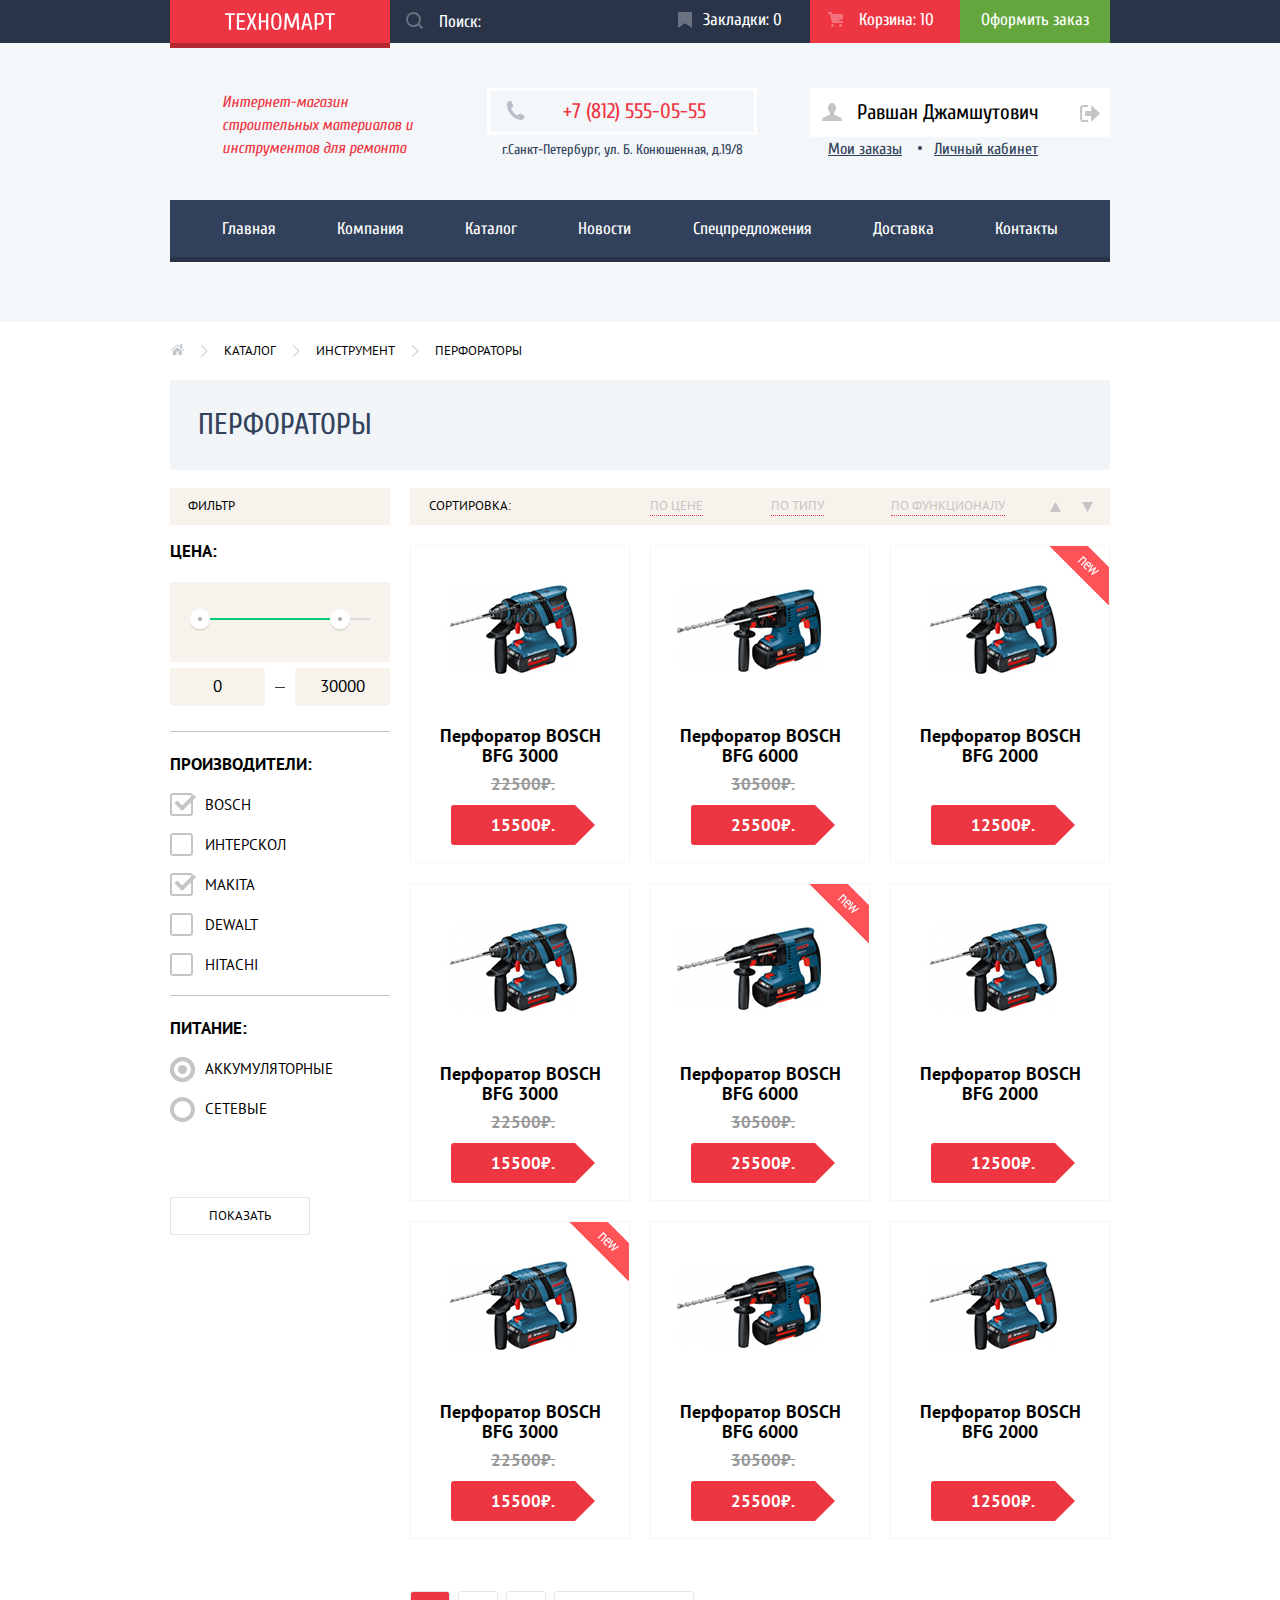
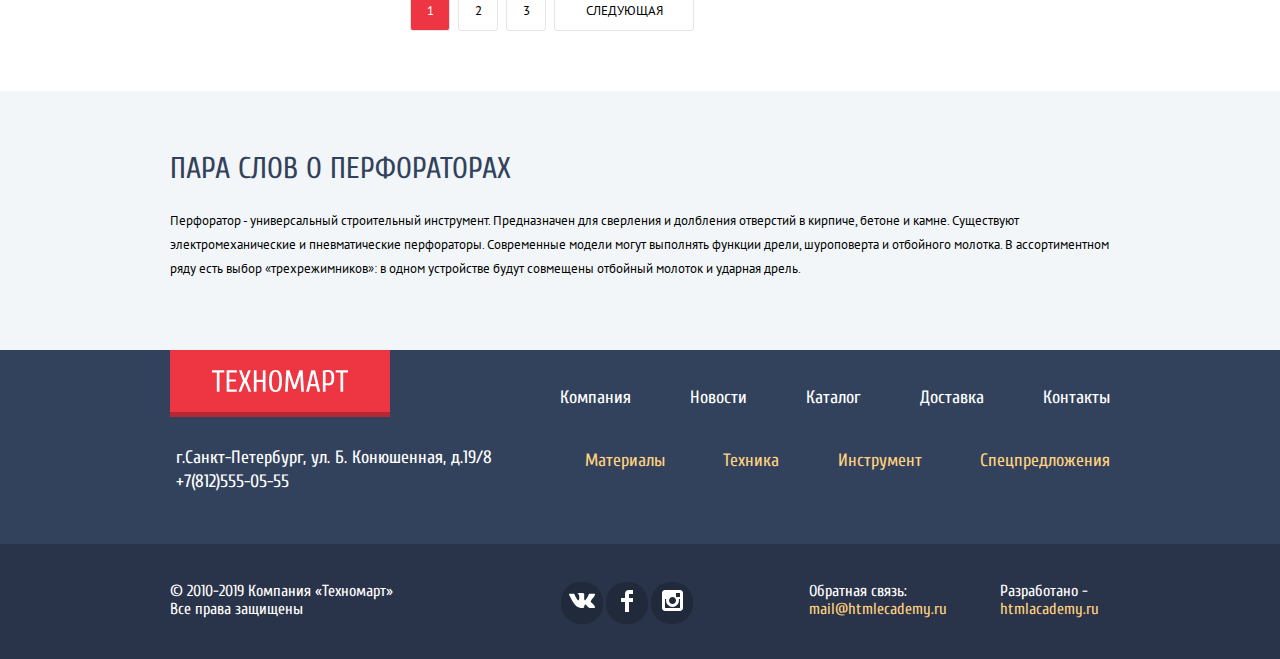
==== commit e17e6bee: "Add files via upload" ====
--- a/catalog.html
+++ b/catalog.html
@@ -42,12 +42,12 @@
         <nav class="inner-navigation">
           <ul class="site-navigation">
             <li class="site-navigation-item"><a href="index.html">Главная</a></li>
-            <li class="site-navigation-item"><a href="About.html">Компания</a></li>
+            <li class="site-navigation-item"><a href="about.html">Компания</a></li>
             <li class="site-navigation-current site-navigation-item"><a>Каталог</a></li>
-            <li class="site-navigation-item"><a href="News.html">Новости</a></li>
-            <li class="site-navigation-item"><a href="Special.html">Спецпредложения</a></li>
-            <li class="site-navigation-item"><a href="Dilivery.html">Доставка</a></li>
-            <li class="site-navigation-item"><a href="Contacts.html">Контакты</a></li>
+            <li class="site-navigation-item"><a href="news.html">Новости</a></li>
+            <li class="site-navigation-item"><a href="special.html">Спецпредложения</a></li>
+            <li class="site-navigation-item"><a href="dilivery.html">Доставка</a></li>
+            <li class="site-navigation-item"><a href="contacts.html">Контакты</a></li>
           </ul>
         </nav>
       </div> 
@@ -284,11 +284,11 @@
           <img src="img/logo.svg" width="136" height="22" alt="Логотип интернет-магазина «Техномарт»">
         </a>
         <ul class="footer-top-nav">
-          <li><a href="About.html">Компания</a></li>
-          <li><a href="News.html">Новости</a></li>
-          <li><a href="Catalog.html">Каталог</a></li>
-          <li><a href="Dilivery.html">Доставка</a></li>
-          <li><a href="Contacts.html">Контакты</a></li>
+          <li><a href="about.html">Компания</a></li>
+          <li><a href="news.html">Новости</a></li>
+          <li><a href="catalog.html">Каталог</a></li>
+          <li><a href="dilivery.html">Доставка</a></li>
+          <li><a href="contacts.html">Контакты</a></li>
         </ul>
         <p class="footer-contacts">г.Санкт-Петербург, ул. Б. Конюшенная, д.19/8<br>
         +7(812)555-05-55
@@ -297,7 +297,7 @@
           <li><a href="#">Материалы</a></li>
           <li><a href="#">Техника</a></li>
           <li><a href="#">Инструмент</a></li>
-          <li><a href="Special.html">Спецпредложения</a></li>
+          <li><a href="special.html">Спецпредложения</a></li>
         </ul>
       </section>
       <div class="footer-wrapper">
--- a/css/style.css
+++ b/css/style.css
@@ -50,10 +50,18 @@
 }
 
 .header-top-content {
-	display: flex;
-	flex-direction: row;
-	justify-content: space-between;
-	flex-wrap: wrap;
+	display: -webkit-box;
+	display: -ms-flexbox;
+	display: flex;
+	-webkit-box-orient: horizontal;
+	-webkit-box-direction: normal;
+	    -ms-flex-direction: row;
+	        flex-direction: row;
+	-webkit-box-pack: justify;
+	    -ms-flex-pack: justify;
+	        justify-content: space-between;
+	-ms-flex-wrap: wrap;
+	    flex-wrap: wrap;
 }
 
 .main-header-logo {
@@ -65,7 +73,8 @@
 }
 
 .search-form input {
-	box-sizing: border-box;
+	-webkit-box-sizing: border-box;
+	        box-sizing: border-box;
 	width: 270px;
 	padding-top: 12px;
 	padding-left: 49px;
@@ -118,7 +127,8 @@
 }
 
 .header-bookmarks {
-	box-sizing: border-box;
+	-webkit-box-sizing: border-box;
+	        box-sizing: border-box;
     width: 150px;
     padding-top: 10px;
 
@@ -144,7 +154,8 @@
 }
 
 .header-top-menu .header-cart {
-	box-sizing: border-box;
+	-webkit-box-sizing: border-box;
+	        box-sizing: border-box;
 	width: 150px;
 	padding-left: 49px;
 }
@@ -190,10 +201,18 @@
 .site-navigation {
 	margin: 0;
 	padding: 0;
-	display: flex;
-	flex-direction: row;
-	justify-content: space-between;
-	flex-wrap: wrap;
+	display: -webkit-box;
+	display: -ms-flexbox;
+	display: flex;
+	-webkit-box-orient: horizontal;
+	-webkit-box-direction: normal;
+	    -ms-flex-direction: row;
+	        flex-direction: row;
+	-webkit-box-pack: justify;
+	    -ms-flex-pack: justify;
+	        justify-content: space-between;
+	-ms-flex-wrap: wrap;
+	    flex-wrap: wrap;
 
 }
 
@@ -213,7 +232,8 @@
 	padding-left: 55px;
 	padding-right: 55px;
 	background-color: #ed3543;
-	box-shadow: 0 5px 0 0 #b42833;
+	-webkit-box-shadow: 0 5px 0 0 #b42833;
+	        box-shadow: 0 5px 0 0 #b42833;
 }
 
 .header-top-menu img:hover,
@@ -226,7 +246,8 @@
 }
 
 .header-order {
-	box-sizing: border-box;
+	-webkit-box-sizing: border-box;
+	        box-sizing: border-box;
 	max-width: 150px;
 	background-color:#62a63d;
 }
@@ -242,10 +263,19 @@
 }
 
 .header-middle {
-	display: flex;
-	flex-direction: row;
-	justify-content: space-between;
-	align-items: center;
+	display: -webkit-box;
+	display: -ms-flexbox;
+	display: flex;
+	-webkit-box-orient: horizontal;
+	-webkit-box-direction: normal;
+	    -ms-flex-direction: row;
+	        flex-direction: row;
+	-webkit-box-pack: justify;
+	    -ms-flex-pack: justify;
+	        justify-content: space-between;
+	-webkit-box-align: center;
+	    -ms-flex-align: center;
+	        align-items: center;
 	margin-bottom: 38px;
 }
 
@@ -262,7 +292,8 @@
 
 .header-contacts span {
 	display: inline-block;
-	box-sizing: border-box;
+	-webkit-box-sizing: border-box;
+	        box-sizing: border-box;
 	width: 270px;
 	position: relative;
 	padding-left: 25px;
@@ -290,17 +321,26 @@
 }
 
 .user-navigation {
-	display: flex;
-	flex-direction: row;
-	justify-content: space-between;
-	flex-wrap: wrap;
+	display: -webkit-box;
+	display: -ms-flexbox;
+	display: flex;
+	-webkit-box-orient: horizontal;
+	-webkit-box-direction: normal;
+	    -ms-flex-direction: row;
+	        flex-direction: row;
+	-webkit-box-pack: justify;
+	    -ms-flex-pack: justify;
+	        justify-content: space-between;
+	-ms-flex-wrap: wrap;
+	    flex-wrap: wrap;
 	width: 300px;
 	margin: 0;
 	padding: 0;
 	font-size: 21px;
 	line-height: 21px;
 	color: rgb(0,0,0);
-	align-self: flex-start;
+	-ms-flex-item-align: start;
+	    align-self: flex-start;
 }
 
 
@@ -316,13 +356,15 @@
 }
 
 .sing-in {
-	box-sizing: border-box;
+	-webkit-box-sizing: border-box;
+	        box-sizing: border-box;
 	width: 120px;
 	margin-left: 20px;
 }
 
 .registration {
-	box-sizing: border-box;
+	-webkit-box-sizing: border-box;
+	        box-sizing: border-box;
 	width: 150px;
 }
 
@@ -371,7 +413,8 @@
 .header-middle h1 {
 	margin: 0;
 	margin-right: auto;
-	box-sizing: border-box;
+	-webkit-box-sizing: border-box;
+	        box-sizing: border-box;
 	width: 300px;  /*new*/
 	font-size: 16px;
 	line-height: 23px;
@@ -384,10 +427,18 @@
 }
 
 .tehnomart-goods-group {
-	display: flex;
-	flex-direction: row;
-	justify-content: space-between;
-	flex-wrap: wrap;
+	display: -webkit-box;
+	display: -ms-flexbox;
+	display: flex;
+	-webkit-box-orient: horizontal;
+	-webkit-box-direction: normal;
+	    -ms-flex-direction: row;
+	        flex-direction: row;
+	-webkit-box-pack: justify;
+	    -ms-flex-pack: justify;
+	        justify-content: space-between;
+	-ms-flex-wrap: wrap;
+	    flex-wrap: wrap;
 	padding: 0;
 	margin: 0;
 	margin-bottom: 33px;
@@ -497,14 +548,23 @@
 }
 
 .popular-product-title {
-	display: flex;
-	flex-direction: row;
-	justify-content: space-between;
+	display: -webkit-box;
+	display: -ms-flexbox;
+	display: flex;
+	-webkit-box-orient: horizontal;
+	-webkit-box-direction: normal;
+	    -ms-flex-direction: row;
+	        flex-direction: row;
+	-webkit-box-pack: justify;
+	    -ms-flex-pack: justify;
+	        justify-content: space-between;
 	padding-left: 30px;
 	padding-right: 25px;
 	background: #f9f5f0;
 	margin-bottom: 20px;
-	align-items: center;
+	-webkit-box-align: center;
+	    -ms-flex-align: center;
+	        align-items: center;
 }
 
 .popular-product-title h2 {
@@ -520,7 +580,8 @@
 
 .all-popular-product {
     display: block;
-    box-sizing: border-box;
+    -webkit-box-sizing: border-box;
+            box-sizing: border-box;
 	padding: 10px;
 	text-align: center;
 	min-width: 250px;
@@ -535,10 +596,18 @@
 }
 
 .catalog-list-popular {
-	display: flex;
-	flex-direction: row;
-	justify-content: space-between;
-	flex-wrap: wrap;
+	display: -webkit-box;
+	display: -ms-flexbox;
+	display: flex;
+	-webkit-box-orient: horizontal;
+	-webkit-box-direction: normal;
+	    -ms-flex-direction: row;
+	        flex-direction: row;
+	-webkit-box-pack: justify;
+	    -ms-flex-pack: justify;
+	        justify-content: space-between;
+	-ms-flex-wrap: wrap;
+	    flex-wrap: wrap;
 	padding: 0;
 	margin: 0;
 	font-family: "PT Sans", Arial, sans-serif;
@@ -562,24 +631,33 @@
 	color: #000000;
 }
 
-.popular-maker-tittle {
-	display: flex;
-	flex-direction: row;
-	justify-content: space-between;
+.popular-maker-title {
+	display: -webkit-box;
+	display: -ms-flexbox;
+	display: flex;
+	-webkit-box-orient: horizontal;
+	-webkit-box-direction: normal;
+	    -ms-flex-direction: row;
+	        flex-direction: row;
+	-webkit-box-pack: justify;
+	    -ms-flex-pack: justify;
+	        justify-content: space-between;
 	padding-left: 30px;
 	padding-right: 30px;
 	background: #f9f5f0;
 	margin-bottom: 20px;
 	background: #f9f5f0;
-	align-items: center;
-}
-
-.popular-maker-tittle {
+	-webkit-box-align: center;
+	    -ms-flex-align: center;
+	        align-items: center;
+}
+
+.popular-maker-title {
 	padding: 25px 30px;
 	padding-right: 25px;
 }
 
-.popular-maker-tittle h2 {
+.popular-maker-title h2 {
 	margin: 0;
 	padding: 0;
 	font-weight: 400;
@@ -591,7 +669,8 @@
 
 .all-popular-maker {
     display: block;
-    box-sizing: border-box;
+    -webkit-box-sizing: border-box;
+            box-sizing: border-box;
 	padding: 10px;
 	text-align: center;
 	min-width: 250px;
@@ -606,10 +685,18 @@
 }
 
 .popular-maker-list {
-	display: flex;
-	flex-direction: row;
-	justify-content: space-between;
-	flex-wrap: wrap;
+	display: -webkit-box;
+	display: -ms-flexbox;
+	display: flex;
+	-webkit-box-orient: horizontal;
+	-webkit-box-direction: normal;
+	    -ms-flex-direction: row;
+	        flex-direction: row;
+	-webkit-box-pack: justify;
+	    -ms-flex-pack: justify;
+	        justify-content: space-between;
+	-ms-flex-wrap: wrap;
+	    flex-wrap: wrap;
 	padding: 0;
 	margin: 0;
 	margin-bottom: 65px;
@@ -636,7 +723,9 @@
 	position: absolute;
 	top: 50%;
 	left: 50%;
-	transform: translate(-50%, -50%);
+	-webkit-transform: translate(-50%, -50%);
+	    -ms-transform: translate(-50%, -50%);
+	        transform: translate(-50%, -50%);
 }
 
 .popular-maker-item a {
@@ -645,18 +734,27 @@
 
 .popular-maker-item a:hover,
 .popular-maker-item a:focus {
-	box-shadow: 0px 10px 25px 0px rgba(41, 52, 73, 0.5);
+	-webkit-box-shadow: 0 10px 25px 0 rgba(41, 52, 73, 0.5);
+	        box-shadow: 0 10px 25px 0 rgba(41, 52, 73, 0.5);
 }
 
 .popular-maker-item a:active {
-	box-shadow: 0px 4px 10px 0px rgba(41, 52, 73, 0.5);
+	-webkit-box-shadow: 0 4px 10px 0 rgba(41, 52, 73, 0.5);
+	        box-shadow: 0 4px 10px 0 rgba(41, 52, 73, 0.5);
 	opacity: 0.3;
 }
 
 .service {
-	display: flex;
-	flex-direction: column;
-	justify-content: space-between;
+	display: -webkit-box;
+	display: -ms-flexbox;
+	display: flex;
+	-webkit-box-orient: vertical;
+	-webkit-box-direction: normal;
+	    -ms-flex-direction: column;
+	        flex-direction: column;
+	-webkit-box-pack: justify;
+	    -ms-flex-pack: justify;
+	        justify-content: space-between;
 	font-family: "PT Sans", Arial, sans-serif;
 	text-align: left;
 	background: #f4f8fa;
@@ -760,7 +858,8 @@
 }
 
 .service-loan a {
-	box-sizing: border-box;
+	-webkit-box-sizing: border-box;
+	        box-sizing: border-box;
 	display: block;
 	width: 195px;
 	padding-top: 9px;
@@ -785,7 +884,8 @@
 	padding: 0;
 	padding-bottom: 30px;
 	padding-right: 26px;
-	box-sizing: border-box;
+	-webkit-box-sizing: border-box;
+	        box-sizing: border-box;
 	text-align: left;
 }
 
@@ -797,7 +897,8 @@
 	margin: 0;
 	padding: 0;
 	padding-right: 76px;
-	box-sizing: border-box;
+	-webkit-box-sizing: border-box;
+	        box-sizing: border-box;
 	text-align: left;
 }
 
@@ -818,9 +919,16 @@
 }
 
 .dilivery-contacts {
-	display: flex;
-	flex-direction: row;
-	justify-content: space-between;
+	display: -webkit-box;
+	display: -ms-flexbox;
+	display: flex;
+	-webkit-box-orient: horizontal;
+	-webkit-box-direction: normal;
+	    -ms-flex-direction: row;
+	        flex-direction: row;
+	-webkit-box-pack: justify;
+	    -ms-flex-pack: justify;
+	        justify-content: space-between;
 	text-align: left;
 	margin-bottom: 85px;
 }
@@ -946,7 +1054,8 @@
 	line-height: 18px;
 	border-top: 7px solid #ff5257;
 	background: #ffffff;
-	box-shadow: 0 10px 35px rgba(0, 0, 0, 0.5);
+	-webkit-box-shadow: 0 10px 35px rgba(0, 0, 0, 0.5);
+	        box-shadow: 0 10px 35px rgba(0, 0, 0, 0.5);
 	z-index: 30;
 }
 
@@ -956,7 +1065,9 @@
 	top: 50%;
     left: 50%;
     width: 940px;
-	transform: translate(-50%,-50%);
+	-webkit-transform: translate(-50%,-50%);
+	    -ms-transform: translate(-50%,-50%);
+	        transform: translate(-50%,-50%);
 }
 
 .modal-write-us {
@@ -964,14 +1075,18 @@
 	width: 620px;
 	top: 50%;
 	left: 50%;
-	transform: translate(-50%,-50%);
+	-webkit-transform: translate(-50%,-50%);
+	    -ms-transform: translate(-50%,-50%);
+	        transform: translate(-50%,-50%);
 }
 
 .modal-order {
 	display: none;
 	top: 50%;
 	left: 50%;
-	transform: translate(-50%,-50%);
+	-webkit-transform: translate(-50%,-50%);
+	    -ms-transform: translate(-50%,-50%);
+	        transform: translate(-50%,-50%);
 	width: 620px;
 	text-align: center;
 }
@@ -1002,10 +1117,18 @@
 }
 
 .modal-user-contact {
-	display: flex;
-	flex-direction: row;
-	flex-wrap: wrap;
-	justify-content: space-between;	
+	display: -webkit-box;
+	display: -ms-flexbox;
+	display: flex;
+	-webkit-box-orient: horizontal;
+	-webkit-box-direction: normal;
+	    -ms-flex-direction: row;
+	        flex-direction: row;
+	-ms-flex-wrap: wrap;
+	    flex-wrap: wrap;
+	-webkit-box-pack: justify;
+	    -ms-flex-pack: justify;
+	        justify-content: space-between;	
 	padding-top: 42px;
 	margin-bottom: 17px;
 }
@@ -1074,9 +1197,16 @@
 }
 
 .modal-order-nav {
-	display: flex;
-	flex-direction: row-reverse;
-	justify-content: space-between;
+	display: -webkit-box;
+	display: -ms-flexbox;
+	display: flex;
+	-webkit-box-orient: horizontal;
+	-webkit-box-direction: reverse;
+	    -ms-flex-direction: row-reverse;
+	        flex-direction: row-reverse;
+	-webkit-box-pack: justify;
+	    -ms-flex-pack: justify;
+	        justify-content: space-between;
 	padding-top: 37px;
 	padding-bottom: 37px;
 	background: #f3f3f3;
@@ -1091,7 +1221,8 @@
 
 .modal-order-nav a {
 	display: block;
-	box-sizing: border-box;
+	-webkit-box-sizing: border-box;
+	        box-sizing: border-box;
     width: 220px;
     padding-top: 10px;
 	padding-bottom: 10px;
@@ -1147,7 +1278,9 @@
 	width: 5px;
 	height: 28px;
 	background: #ee3643;
-	transform: rotate(45deg);
+	-webkit-transform: rotate(45deg);
+	    -ms-transform: rotate(45deg);
+	        transform: rotate(45deg);
 	z-index: 40;
 }
 
@@ -1157,7 +1290,9 @@
 	width: 5px;
 	height: 28px;
 	background: #ee3643;
-	transform: rotate(-45deg);
+	-webkit-transform: rotate(-45deg);
+	    -ms-transform: rotate(-45deg);
+	        transform: rotate(-45deg);
 	z-index: 40;
 }
 
@@ -1168,9 +1303,16 @@
 }
 
 .modal-wrapper {
-	display: flex;
-	flex-direction: column;
-	justify-content: space-between;
+	display: -webkit-box;
+	display: -ms-flexbox;
+	display: flex;
+	-webkit-box-orient: vertical;
+	-webkit-box-direction: normal;
+	    -ms-flex-direction: column;
+	        flex-direction: column;
+	-webkit-box-pack: justify;
+	    -ms-flex-pack: justify;
+	        justify-content: space-between;
 }
 
 .modal-wrapper-user {
@@ -1188,7 +1330,8 @@
 }
 
 .modal-write-us .button-submit {
-	box-sizing: border-box;
+	-webkit-box-sizing: border-box;
+	        box-sizing: border-box;
 	width: 460px;
 	padding-top: 10px;
 	padding-bottom: 10px;
@@ -1214,7 +1357,8 @@
 
 .footer-menu img {
 	background: #ee3643;
-	box-shadow: 0 5px 0 0 #b42833;
+	-webkit-box-shadow: 0 5px 0 0 #b42833;
+	        box-shadow: 0 5px 0 0 #b42833;
 	padding-left: 42px;
 	padding-right: 42px;
 	padding-top: 20px;
@@ -1226,11 +1370,21 @@
 }
 
 .footer-menu {
-	display: flex;
-	flex-direction: row;
-	justify-content: space-between;
-	flex-wrap: wrap;
-	align-items: center;
+	display: -webkit-box;
+	display: -ms-flexbox;
+	display: flex;
+	-webkit-box-orient: horizontal;
+	-webkit-box-direction: normal;
+	    -ms-flex-direction: row;
+	        flex-direction: row;
+	-webkit-box-pack: justify;
+	    -ms-flex-pack: justify;
+	        justify-content: space-between;
+	-ms-flex-wrap: wrap;
+	    flex-wrap: wrap;
+	-webkit-box-align: center;
+	    -ms-flex-align: center;
+	        align-items: center;
 	margin-bottom: 50px;
 	font-weight: 400;
 	font-size: 18px;
@@ -1247,9 +1401,16 @@
 	margin: 0;
 	padding: 0;
 	width: 550px;
-	display: flex;
-	flex-direction: row;
-	justify-content: space-between;
+	display: -webkit-box;
+	display: -ms-flexbox;
+	display: flex;
+	-webkit-box-orient: horizontal;
+	-webkit-box-direction: normal;
+	    -ms-flex-direction: row;
+	        flex-direction: row;
+	-webkit-box-pack: justify;
+	    -ms-flex-pack: justify;
+	        justify-content: space-between;
 }
 
 .footer-contacts {
@@ -1259,15 +1420,23 @@
 }
 
 .footer-secondary-nav {
-	box-sizing: border-box;
+	-webkit-box-sizing: border-box;
+	        box-sizing: border-box;
 	margin: 0;
 	padding: 0;
 	padding-left: 15px;
 	padding-bottom: 17px;
 	width: 540px;
-	display: flex;
-	flex-direction: row;
-	justify-content: space-between;
+	display: -webkit-box;
+	display: -ms-flexbox;
+	display: flex;
+	-webkit-box-orient: horizontal;
+	-webkit-box-direction: normal;
+	    -ms-flex-direction: row;
+	        flex-direction: row;
+	-webkit-box-pack: justify;
+	    -ms-flex-pack: justify;
+	        justify-content: space-between;
 }
 
 .footer-top-nav,
@@ -1300,9 +1469,16 @@
 }
 
 .rights-social-copyright {
-	display: flex;
-	flex-direction: row;
-	justify-content: space-between;
+	display: -webkit-box;
+	display: -ms-flexbox;
+	display: flex;
+	-webkit-box-orient: horizontal;
+	-webkit-box-direction: normal;
+	    -ms-flex-direction: row;
+	        flex-direction: row;
+	-webkit-box-pack: justify;
+	    -ms-flex-pack: justify;
+	        justify-content: space-between;
 	padding-top: 38px;
 	padding-bottom: 35px;
 	font-size: 16px;
@@ -1326,19 +1502,37 @@
 	margin-left: 120px;
 	padding: 0;
 	width: 132px;
-	display: flex;
-	flex-direction: row;
-	justify-content: space-between;
+	display: -webkit-box;
+	display: -ms-flexbox;
+	display: flex;
+	-webkit-box-orient: horizontal;
+	-webkit-box-direction: normal;
+	    -ms-flex-direction: row;
+	        flex-direction: row;
+	-webkit-box-pack: justify;
+	    -ms-flex-pack: justify;
+	        justify-content: space-between;
 	list-style: none;
-	align-items: center;
+	-webkit-box-align: center;
+	    -ms-flex-align: center;
+	        align-items: center;
 
 }
 
 .social li {
-	display: flex;
-	flex-direction: row;
-	justify-content: center;
-	align-items: center;
+	display: -webkit-box;
+	display: -ms-flexbox;
+	display: flex;
+	-webkit-box-orient: horizontal;
+	-webkit-box-direction: normal;
+	    -ms-flex-direction: row;
+	        flex-direction: row;
+	-webkit-box-pack: center;
+	    -ms-flex-pack: center;
+	        justify-content: center;
+	-webkit-box-align: center;
+	    -ms-flex-align: center;
+	        align-items: center;
 	width: 42px;
 	height: 42px;
 	background: #212a3a;
@@ -1359,7 +1553,8 @@
 }
 
 .footer-copyright {
-	box-sizing: border-box;
+	-webkit-box-sizing: border-box;
+	        box-sizing: border-box;
 	margin: 0;
 	padding-left: 10px;
 	width: 120px;
@@ -1467,7 +1662,10 @@
 	position: relative;
     display: block;
     cursor: pointer;
-    user-select: none;
+    -webkit-user-select: none;
+       -moz-user-select: none;
+        -ms-user-select: none;
+            user-select: none;
 }
 
 .filter-electrical {
@@ -1479,7 +1677,10 @@
 	position: relative;
     display: block;
     cursor: pointer;
-    user-select: none;
+    -webkit-user-select: none;
+       -moz-user-select: none;
+        -ms-user-select: none;
+            user-select: none;
 }
 
 .filter-input-checkbox + label::before {
@@ -1603,9 +1804,16 @@
 }
 
 .breadcrumbs {
-	display: flex;
-	flex-direction: row;
-	justify-content: space-between;
+	display: -webkit-box;
+	display: -ms-flexbox;
+	display: flex;
+	-webkit-box-orient: horizontal;
+	-webkit-box-direction: normal;
+	    -ms-flex-direction: row;
+	        flex-direction: row;
+	-webkit-box-pack: justify;
+	    -ms-flex-pack: justify;
+	        justify-content: space-between;
 	margin: 0;
 	padding: 0;
 	margin-bottom: 20px;
@@ -1629,15 +1837,29 @@
 }
 
 .catalog-columns {
-	display: flex;
-	flex-direction: row;
-	justify-content: space-between;
+	display: -webkit-box;
+	display: -ms-flexbox;
+	display: flex;
+	-webkit-box-orient: horizontal;
+	-webkit-box-direction: normal;
+	    -ms-flex-direction: row;
+	        flex-direction: row;
+	-webkit-box-pack: justify;
+	    -ms-flex-pack: justify;
+	        justify-content: space-between;
 }
 
 .catalog-right-column {
-	display: flex;
-	flex-direction: column;
-	justify-content: space-between;
+	display: -webkit-box;
+	display: -ms-flexbox;
+	display: flex;
+	-webkit-box-orient: vertical;
+	-webkit-box-direction: normal;
+	    -ms-flex-direction: column;
+	        flex-direction: column;
+	-webkit-box-pack: justify;
+	    -ms-flex-pack: justify;
+	        justify-content: space-between;
 	width: 700px
 }
 
@@ -1651,10 +1873,18 @@
 	padding-top: 9px;
 	padding-bottom: 9px;
 	margin-bottom: 20px;
-	display: flex;
-	flex-direction: row;
-	justify-content: space-between;
-	flex-wrap: wrap;
+	display: -webkit-box;
+	display: -ms-flexbox;
+	display: flex;
+	-webkit-box-orient: horizontal;
+	-webkit-box-direction: normal;
+	    -ms-flex-direction: row;
+	        flex-direction: row;
+	-webkit-box-pack: justify;
+	    -ms-flex-pack: justify;
+	        justify-content: space-between;
+	-ms-flex-wrap: wrap;
+	    flex-wrap: wrap;
 	list-style: none;
 	background: #f7f2ec;
 }
@@ -1678,9 +1908,16 @@
 	margin: 0;
 	padding: 0;
 	margin-left: auto;
-	display: flex;
-	flex-direction: row;
-	justify-content: space-between;
+	display: -webkit-box;
+	display: -ms-flexbox;
+	display: flex;
+	-webkit-box-orient: horizontal;
+	-webkit-box-direction: normal;
+	    -ms-flex-direction: row;
+	        flex-direction: row;
+	-webkit-box-pack: justify;
+	    -ms-flex-pack: justify;
+	        justify-content: space-between;
 	width: 400px;
 }
 
@@ -1722,23 +1959,46 @@
 	width: 43px;
 	padding-left: 35px;
 	padding-right: 17px;
-	display: flex;
-	flex-direction: row;
-	justify-content: space-between;
+	display: -webkit-box;
+	display: -ms-flexbox;
+	display: flex;
+	-webkit-box-orient: horizontal;
+	-webkit-box-direction: normal;
+	    -ms-flex-direction: row;
+	        flex-direction: row;
+	-webkit-box-pack: justify;
+	    -ms-flex-pack: justify;
+	        justify-content: space-between;
 }
 
 .catalog {
-	display: flex;
-	flex-direction: column;
-	justify-content: space-between;
-	flex-wrap: wrap;
+	display: -webkit-box;
+	display: -ms-flexbox;
+	display: flex;
+	-webkit-box-orient: vertical;
+	-webkit-box-direction: normal;
+	    -ms-flex-direction: column;
+	        flex-direction: column;
+	-webkit-box-pack: justify;
+	    -ms-flex-pack: justify;
+	        justify-content: space-between;
+	-ms-flex-wrap: wrap;
+	    flex-wrap: wrap;
 }
 
 .catalog-list {
-	display: flex;
-	flex-direction: row;
-	justify-content: space-between;
-	flex-wrap: wrap;
+	display: -webkit-box;
+	display: -ms-flexbox;
+	display: flex;
+	-webkit-box-orient: horizontal;
+	-webkit-box-direction: normal;
+	    -ms-flex-direction: row;
+	        flex-direction: row;
+	-webkit-box-pack: justify;
+	    -ms-flex-pack: justify;
+	        justify-content: space-between;
+	-ms-flex-wrap: wrap;
+	    flex-wrap: wrap;
 	margin: 0;
 	padding: 0;
 	margin-bottom: 32px;
@@ -1920,7 +2180,8 @@
 
 .catalog-item:hover,
 .catalog-item:focus {
-    box-shadow: 0px 10px 25px 0px rgba(41, 52, 73, 0.5);
+    -webkit-box-shadow: 0 10px 25px 0 rgba(41, 52, 73, 0.5);
+            box-shadow: 0 10px 25px 0 rgba(41, 52, 73, 0.5);
 }
 
 .button-buy a {
@@ -1936,10 +2197,18 @@
 }
 
 .pagination-list {
-	display: flex;
-	flex-direction: row;
-	justify-content: space-between;
-	align-self: flex-start;
+	display: -webkit-box;
+	display: -ms-flexbox;
+	display: flex;
+	-webkit-box-orient: horizontal;
+	-webkit-box-direction: normal;
+	    -ms-flex-direction: row;
+	        flex-direction: row;
+	-webkit-box-pack: justify;
+	    -ms-flex-pack: justify;
+	        justify-content: space-between;
+	-ms-flex-item-align: start;
+	    align-self: flex-start;
 	margin: 0;
 	margin-bottom: 60px;
 	list-style: none;
@@ -1947,7 +2216,8 @@
 }
 
 .pagination-list a {
-	box-sizing: border-box;
+	-webkit-box-sizing: border-box;
+	        box-sizing: border-box;
 	font-family: "PT Sans", Arial, sans-serif;
 	font-size: 13px;
 	line-height: 18px;
@@ -1966,9 +2236,16 @@
 }
 
 .user-name-menu {
-	display: flex;
-	flex-direction: row;
-	justify-content: space-between;
+	display: -webkit-box;
+	display: -ms-flexbox;
+	display: flex;
+	-webkit-box-orient: horizontal;
+	-webkit-box-direction: normal;
+	    -ms-flex-direction: row;
+	        flex-direction: row;
+	-webkit-box-pack: justify;
+	    -ms-flex-pack: justify;
+	        justify-content: space-between;
 	position: relative;
 	width: 300px;
 	padding-left: 47px;
@@ -2083,7 +2360,8 @@
 
 .header-order {
 	display: block;
-	box-sizing: border-box;
+	-webkit-box-sizing: border-box;
+	        box-sizing: border-box;
 	width: 150px;
 	padding-top: 11px;
 	text-align: center;
@@ -2114,7 +2392,8 @@
 }
 
 .catalog-button {
-	box-sizing: border-box;
+	-webkit-box-sizing: border-box;
+	        box-sizing: border-box;
 	padding: 10px;
 	text-align: center;
 	margin-bottom: 22px;
@@ -2125,10 +2404,19 @@
 .tehnomart-goods-group > li,
 .discount-group,
 .free-dilivery-group {
-	display: flex;
-	flex-direction: column;
-	justify-content: space-between;
-	align-items: flex-start;
+	display: -webkit-box;
+	display: -ms-flexbox;
+	display: flex;
+	-webkit-box-orient: vertical;
+	-webkit-box-direction: normal;
+	    -ms-flex-direction: column;
+	        flex-direction: column;
+	-webkit-box-pack: justify;
+	    -ms-flex-pack: justify;
+	        justify-content: space-between;
+	-webkit-box-align: start;
+	    -ms-flex-align: start;
+	        align-items: flex-start;
 }
 
 .goods-group {
@@ -2199,15 +2487,29 @@
 }
 
 .special-offer {
-	display: flex;
-	flex-direction: column;
-	justify-content: space-between;
+	display: -webkit-box;
+	display: -ms-flexbox;
+	display: flex;
+	-webkit-box-orient: vertical;
+	-webkit-box-direction: normal;
+	    -ms-flex-direction: column;
+	        flex-direction: column;
+	-webkit-box-pack: justify;
+	    -ms-flex-pack: justify;
+	        justify-content: space-between;
 }
 
 .special-offer div {
-	display: flex;
-	flex-direction: column;
-	justify-content: space-between;
+	display: -webkit-box;
+	display: -ms-flexbox;
+	display: flex;
+	-webkit-box-orient: vertical;
+	-webkit-box-direction: normal;
+	    -ms-flex-direction: column;
+	        flex-direction: column;
+	-webkit-box-pack: justify;
+	    -ms-flex-pack: justify;
+	        justify-content: space-between;
 	width: 300px;
 }
 
@@ -2216,9 +2518,16 @@
 }
 
 .drill-group {
-	display: flex;
-	flex-direction: column;
-	justify-content: flex-start;
+	display: -webkit-box;
+	display: -ms-flexbox;
+	display: flex;
+	-webkit-box-orient: vertical;
+	-webkit-box-direction: normal;
+	    -ms-flex-direction: column;
+	        flex-direction: column;
+	-webkit-box-pack: start;
+	    -ms-flex-pack: start;
+	        justify-content: flex-start;
 	height: 100%;
 	background-image: url("../img/drill-group.jpg");
 	background-repeat: no-repeat;
@@ -2280,26 +2589,33 @@
 	background: #f4f8f9;
 }
 
-.service-tittle {
+.service-title {
 	width: 400px;
 	margin-top: 65px;
 	margin-bottom: 67px;
 }
 
-.service-tittle h2 {
+.service-title h2 {
 	margin: 0;
 	margin-bottom: 25px;
 }
 
-.service-tittle p {
+.service-title p {
 	padding: 0;
 	margin: 0;
 }
 
 .service-content {
-	display: flex;
-	flex-direction: row;
-	justify-content: space-between;
+	display: -webkit-box;
+	display: -ms-flexbox;
+	display: flex;
+	-webkit-box-orient: horizontal;
+	-webkit-box-direction: normal;
+	    -ms-flex-direction: row;
+	        flex-direction: row;
+	-webkit-box-pack: justify;
+	    -ms-flex-pack: justify;
+	        justify-content: space-between;
 }
 
 .goods-in-cart {
@@ -2386,7 +2702,8 @@
 }
 
 .pagination-item:last-child a{
-	box-sizing: border-box;
+	-webkit-box-sizing: border-box;
+	        box-sizing: border-box;
 	width: 140px;
 	text-transform: uppercase;
 	text-align: center;
@@ -2477,15 +2794,42 @@
 
 .modal-order-show {
 	display: block;
-	animation: bounce-sprint 0.8s;
+	-webkit-animation: bounce-sprint 0.8s;
+	        animation: bounce-sprint 0.8s;
 }
 
 .modal-show {
 	display: block;
-	animation: bounce-sprint 0.8s;
+	-webkit-animation: bounce-sprint 0.8s;
+	        animation: bounce-sprint 0.8s;
 }
 
 /*анимация модальных окон*/
+@-webkit-keyframes bounce-sprint {
+	0% {
+    opacity: 0.2;
+	}
+
+	70% {
+	opacity: 0.6;
+	}
+
+	75% {
+	opacity: 0.65;
+	}
+
+	80% {
+	opacity: 0.75;
+	}
+
+	90% {
+	opacity: 0.85;
+	}
+
+    100% {
+    opacity: 1;
+    }
+}
 @keyframes bounce-sprint {
 	0% {
     opacity: 0.2;
@@ -2527,13 +2871,15 @@
 }
 
 .modal-error {
-  animation: shake 0.6s;
-}
-
-@keyframes shake {
+  -webkit-animation: shake 0.6s;
+          animation: shake 0.6s;
+}
+
+@-webkit-keyframes shake {
   0%,
   100% {
-    transform: translateX(0);
+    -webkit-transform: translateX(0);
+            transform: translateX(0);
   }
 
   10%,
@@ -2541,14 +2887,41 @@
   50%,
   70%,
   90% {
-    transform: translateX(-5%);
+    -webkit-transform: translateX(-5%);
+            transform: translateX(-5%);
   }
 
   20%,
   40%,
   60%,
   80% {
-    transform: translateX(5%);
+    -webkit-transform: translateX(5%);
+            transform: translateX(5%);
+  }
+}
+
+@keyframes shake {
+  0%,
+  100% {
+    -webkit-transform: translateX(0);
+            transform: translateX(0);
+  }
+
+  10%,
+  30%,
+  50%,
+  70%,
+  90% {
+    -webkit-transform: translateX(-5%);
+            transform: translateX(-5%);
+  }
+
+  20%,
+  40%,
+  60%,
+  80% {
+    -webkit-transform: translateX(5%);
+            transform: translateX(5%);
   }
 }
 
@@ -2600,9 +2973,16 @@
 }
 
 .price-selection {
-	display: flex;
-	flex-direction: row;
-	justify-content: space-between;
+	display: -webkit-box;
+	display: -ms-flexbox;
+	display: flex;
+	-webkit-box-orient: horizontal;
+	-webkit-box-direction: normal;
+	    -ms-flex-direction: row;
+	        flex-direction: row;
+	-webkit-box-pack: justify;
+	    -ms-flex-pack: justify;
+	        justify-content: space-between;
 }
 
 .price-selection output {
@@ -2635,15 +3015,24 @@
 }
 
 .slider-controls {
-	display: flex;
-	flex-direction: row;
-	justify-content: space-between;
+	display: -webkit-box;
+	display: -ms-flexbox;
+	display: flex;
+	-webkit-box-orient: horizontal;
+	-webkit-box-direction: normal;
+	    -ms-flex-direction: row;
+	        flex-direction: row;
+	-webkit-box-pack: justify;
+	    -ms-flex-pack: justify;
+	        justify-content: space-between;
 	position: absolute;
 	width: 30px;
 	height: 10px;
 	top: 220px;
 	left: 50%;
-	transform: translateX(-50%);
+	-webkit-transform: translateX(-50%);
+	    -ms-transform: translateX(-50%);
+	        transform: translateX(-50%);
 	z-index: 3;
 }
 
@@ -2664,7 +3053,9 @@
 	height: 6px;
 	top: 50%;
 	left: 50%;
-	transform: translate(-50%,-50%);
+	-webkit-transform: translate(-50%,-50%);
+	    -ms-transform: translate(-50%,-50%);
+	        transform: translate(-50%,-50%);
 	background: #ed3543;
 	border-radius: 50%;
 
@@ -2677,10 +3068,17 @@
 }
 
 .perforator-group {
+	display: -webkit-box;
+	display: -ms-flexbox;
 	display: flex;
 	display: none;
-	flex-direction: column;
-	justify-content: flex-start;
+	-webkit-box-orient: vertical;
+	-webkit-box-direction: normal;
+	    -ms-flex-direction: column;
+	        flex-direction: column;
+	-webkit-box-pack: start;
+	    -ms-flex-pack: start;
+	        justify-content: flex-start;
 	height: 100%;
 	background-image: url("../img/perforator-group.jpg");
 	background-repeat: no-repeat;
@@ -2700,3 +3098,7 @@
 .border0 {
 	border: 0;
 }
+
+.search-form input {
+	height: 100%;
+}